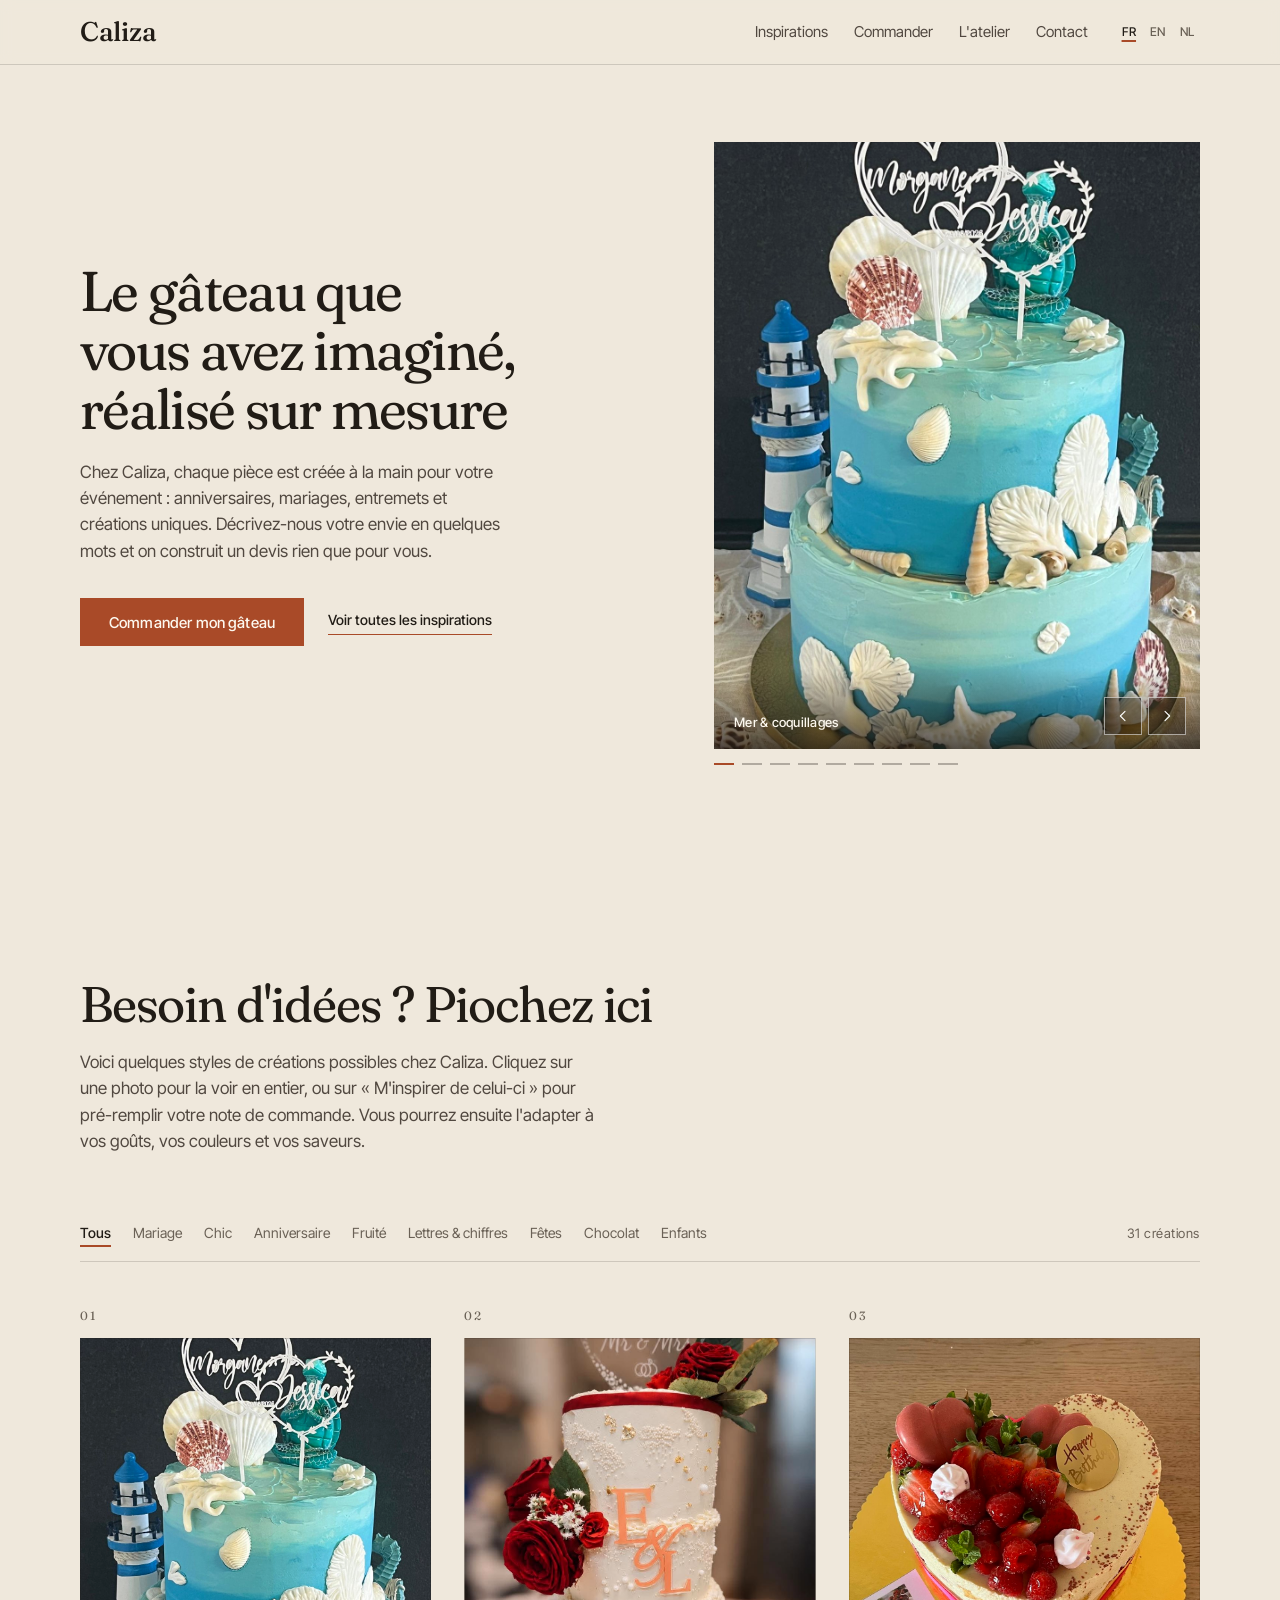
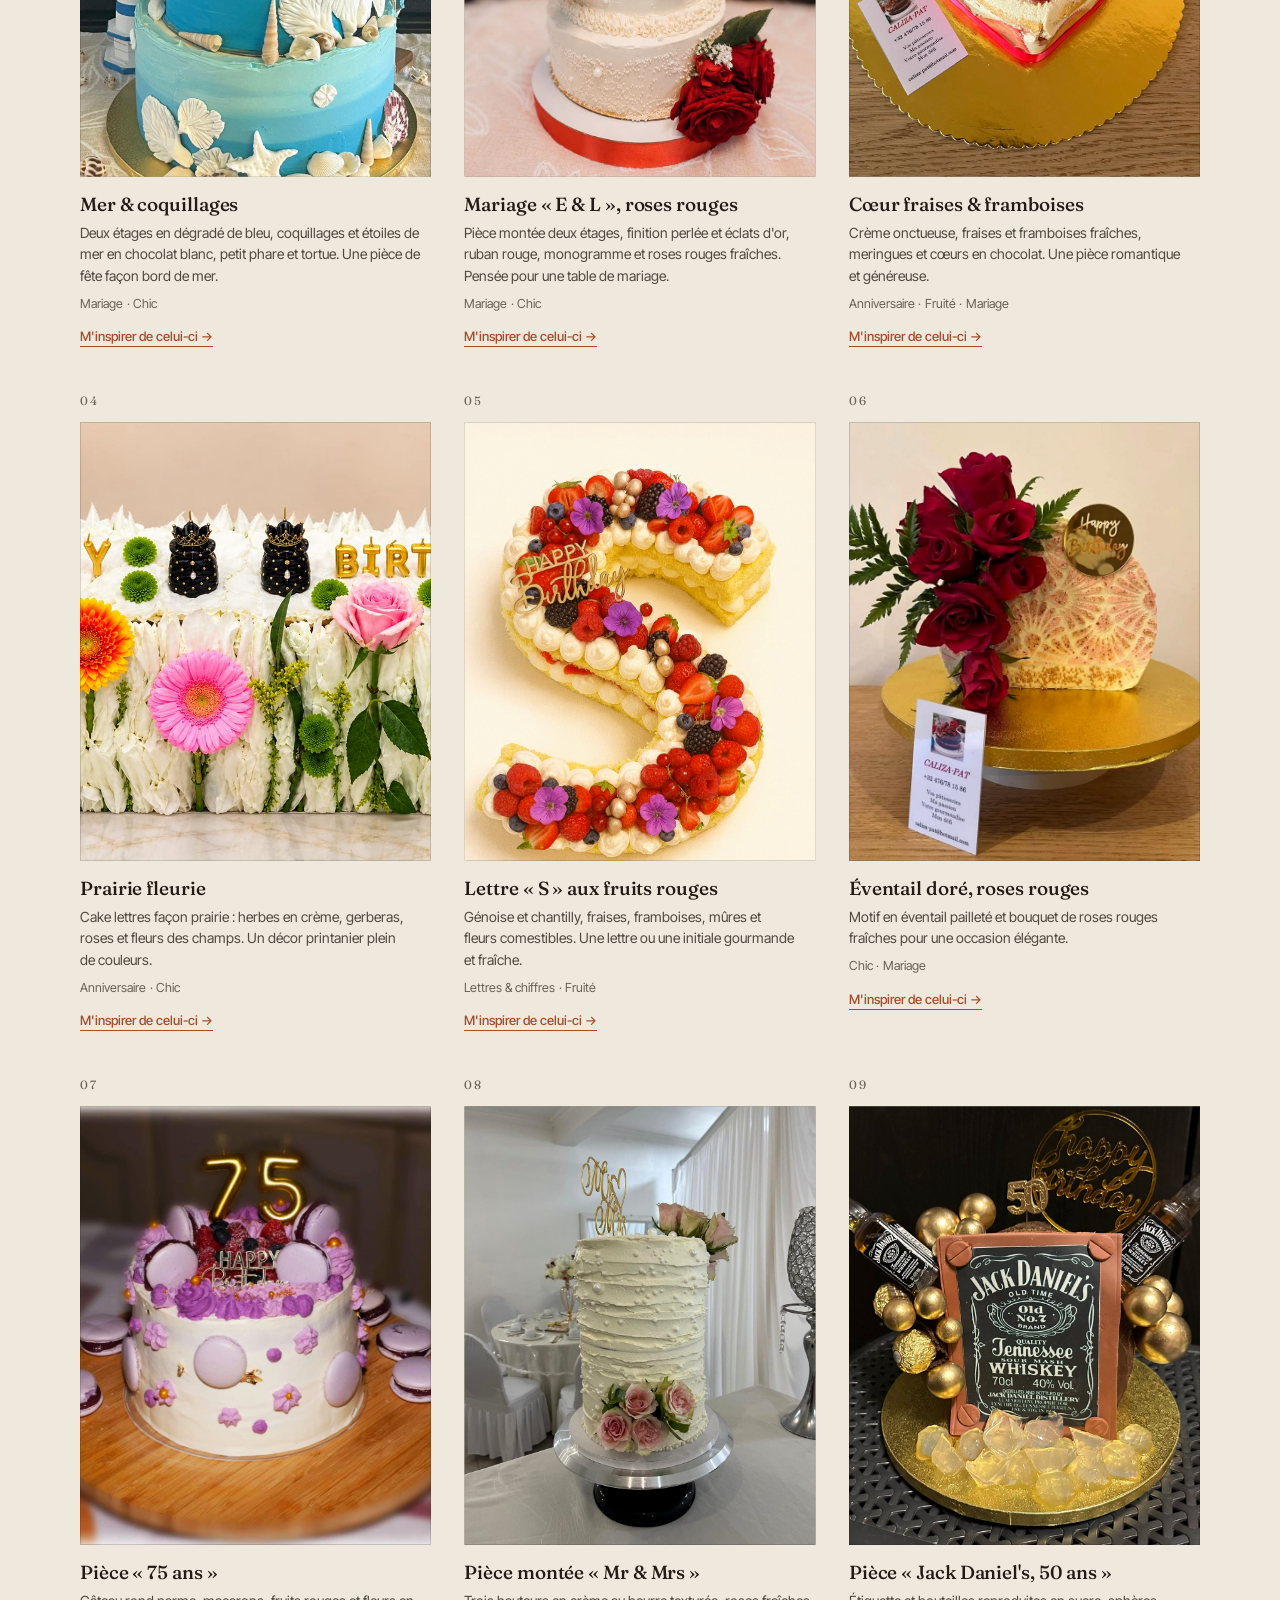
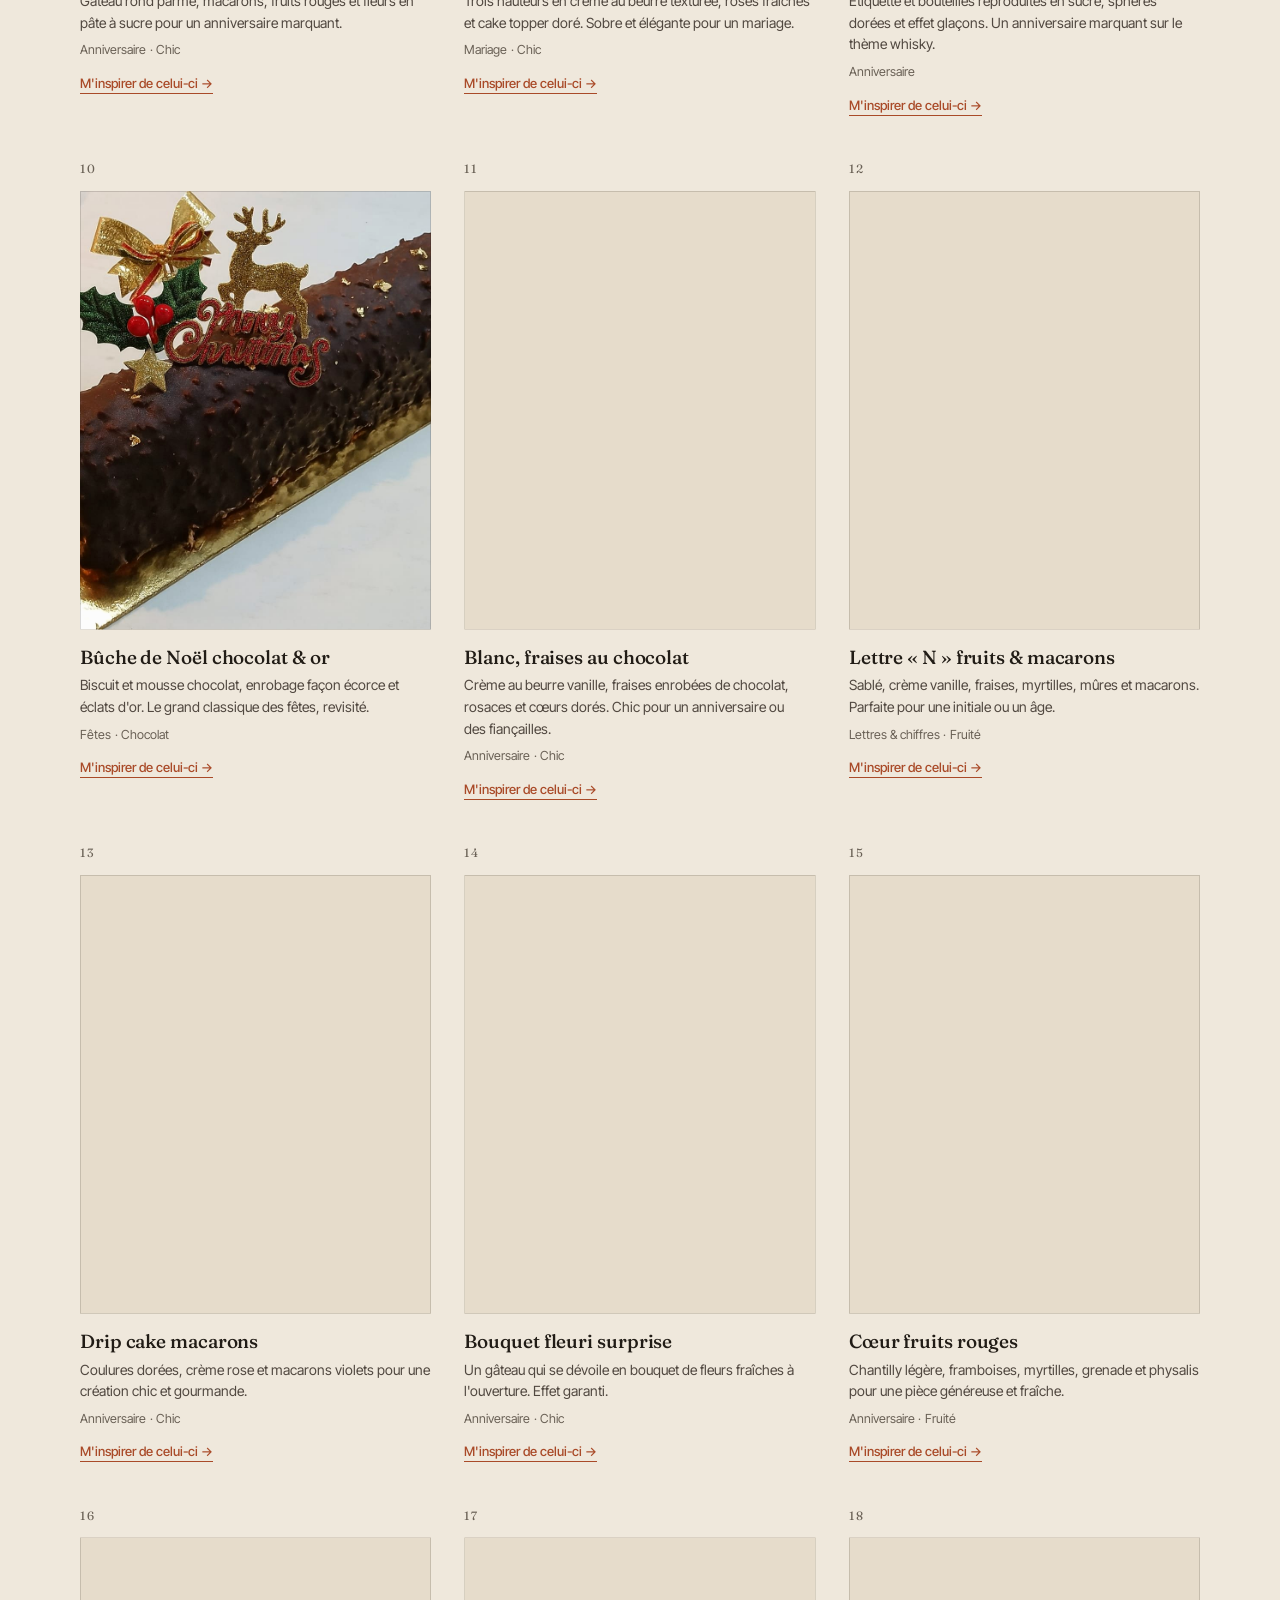
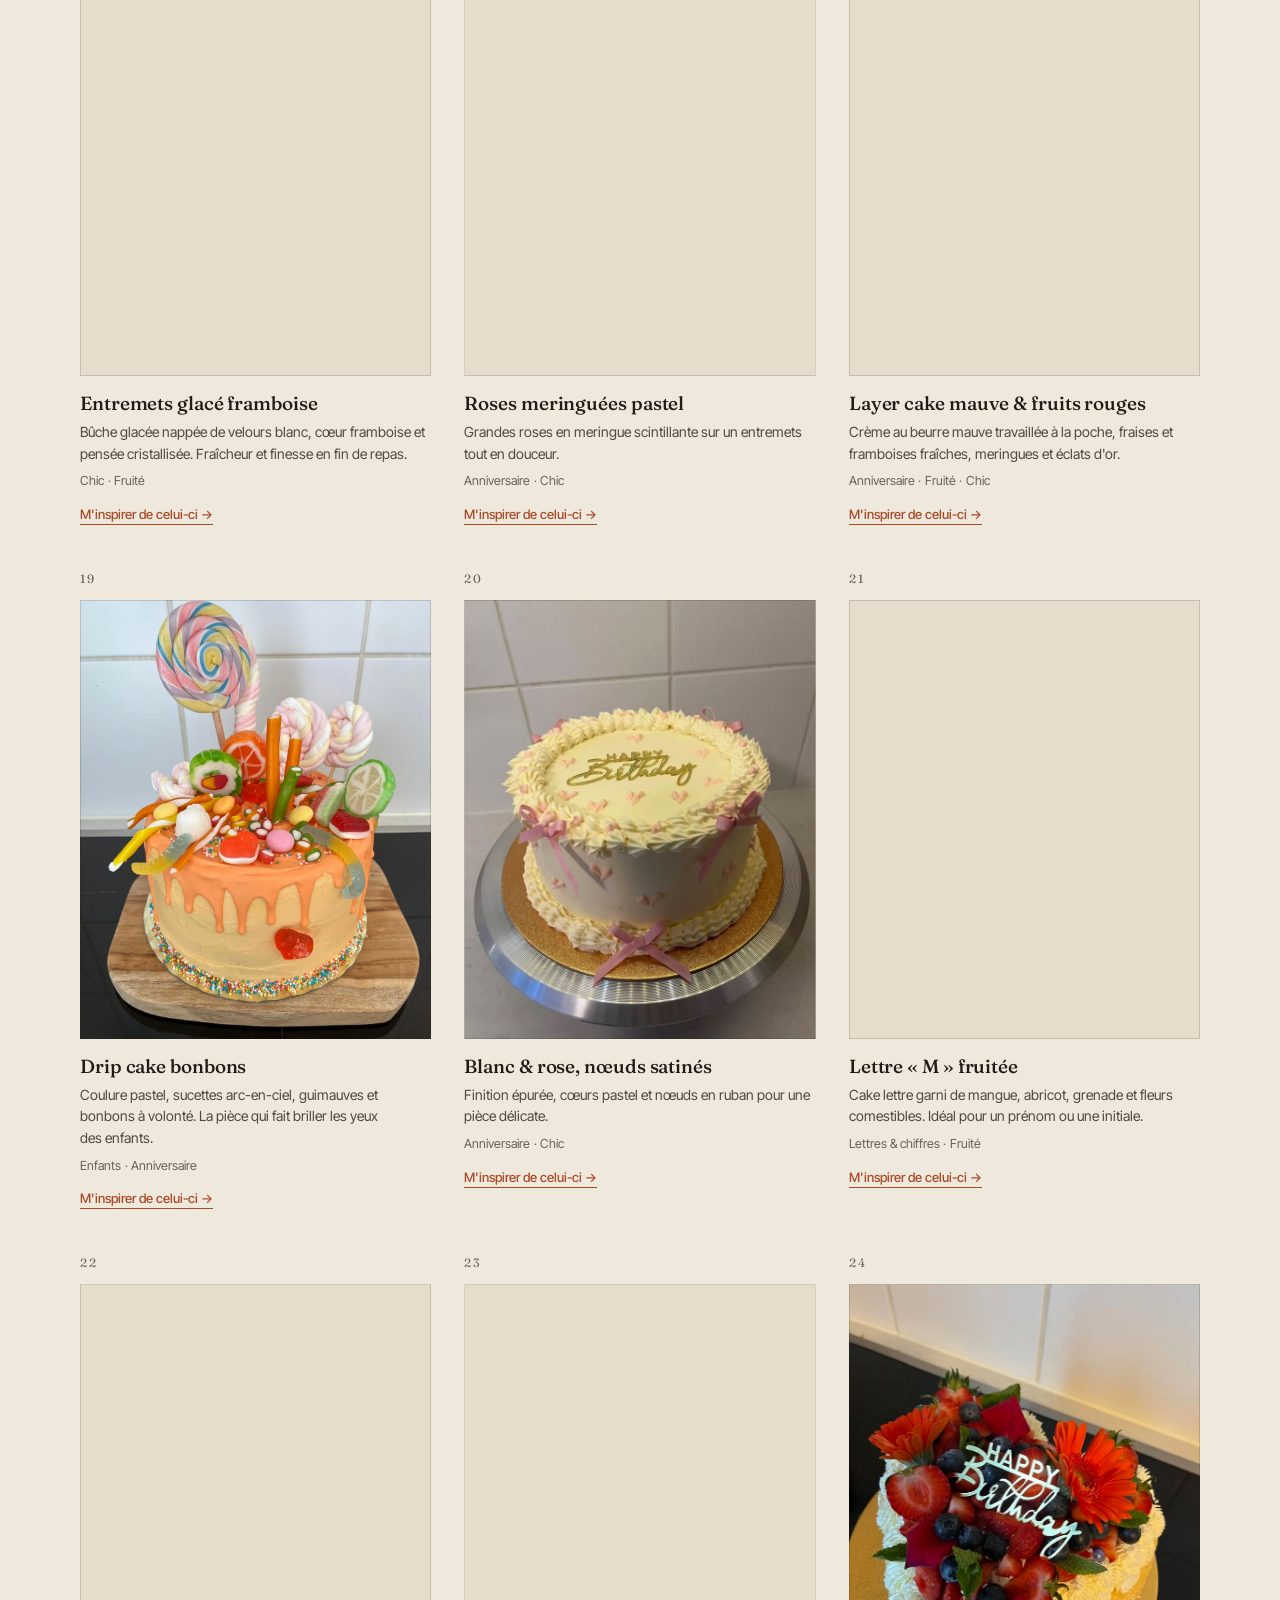
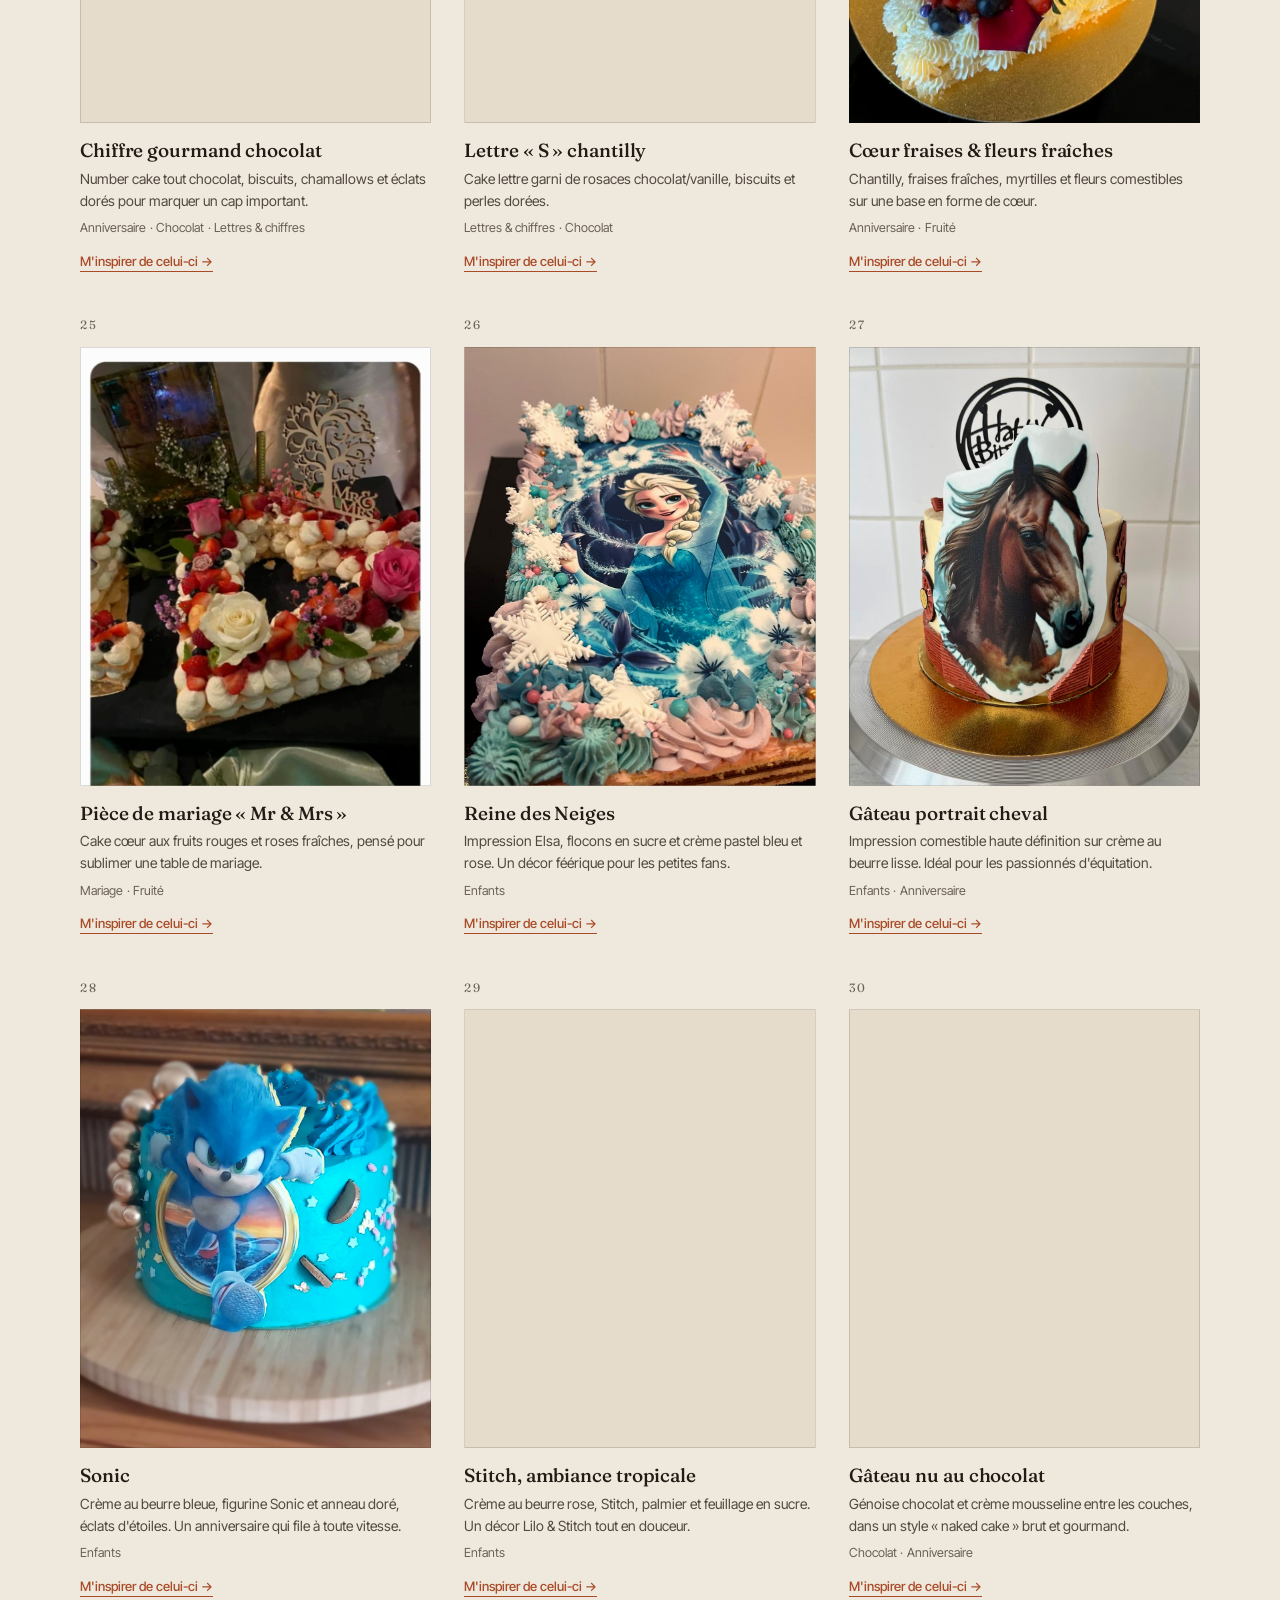
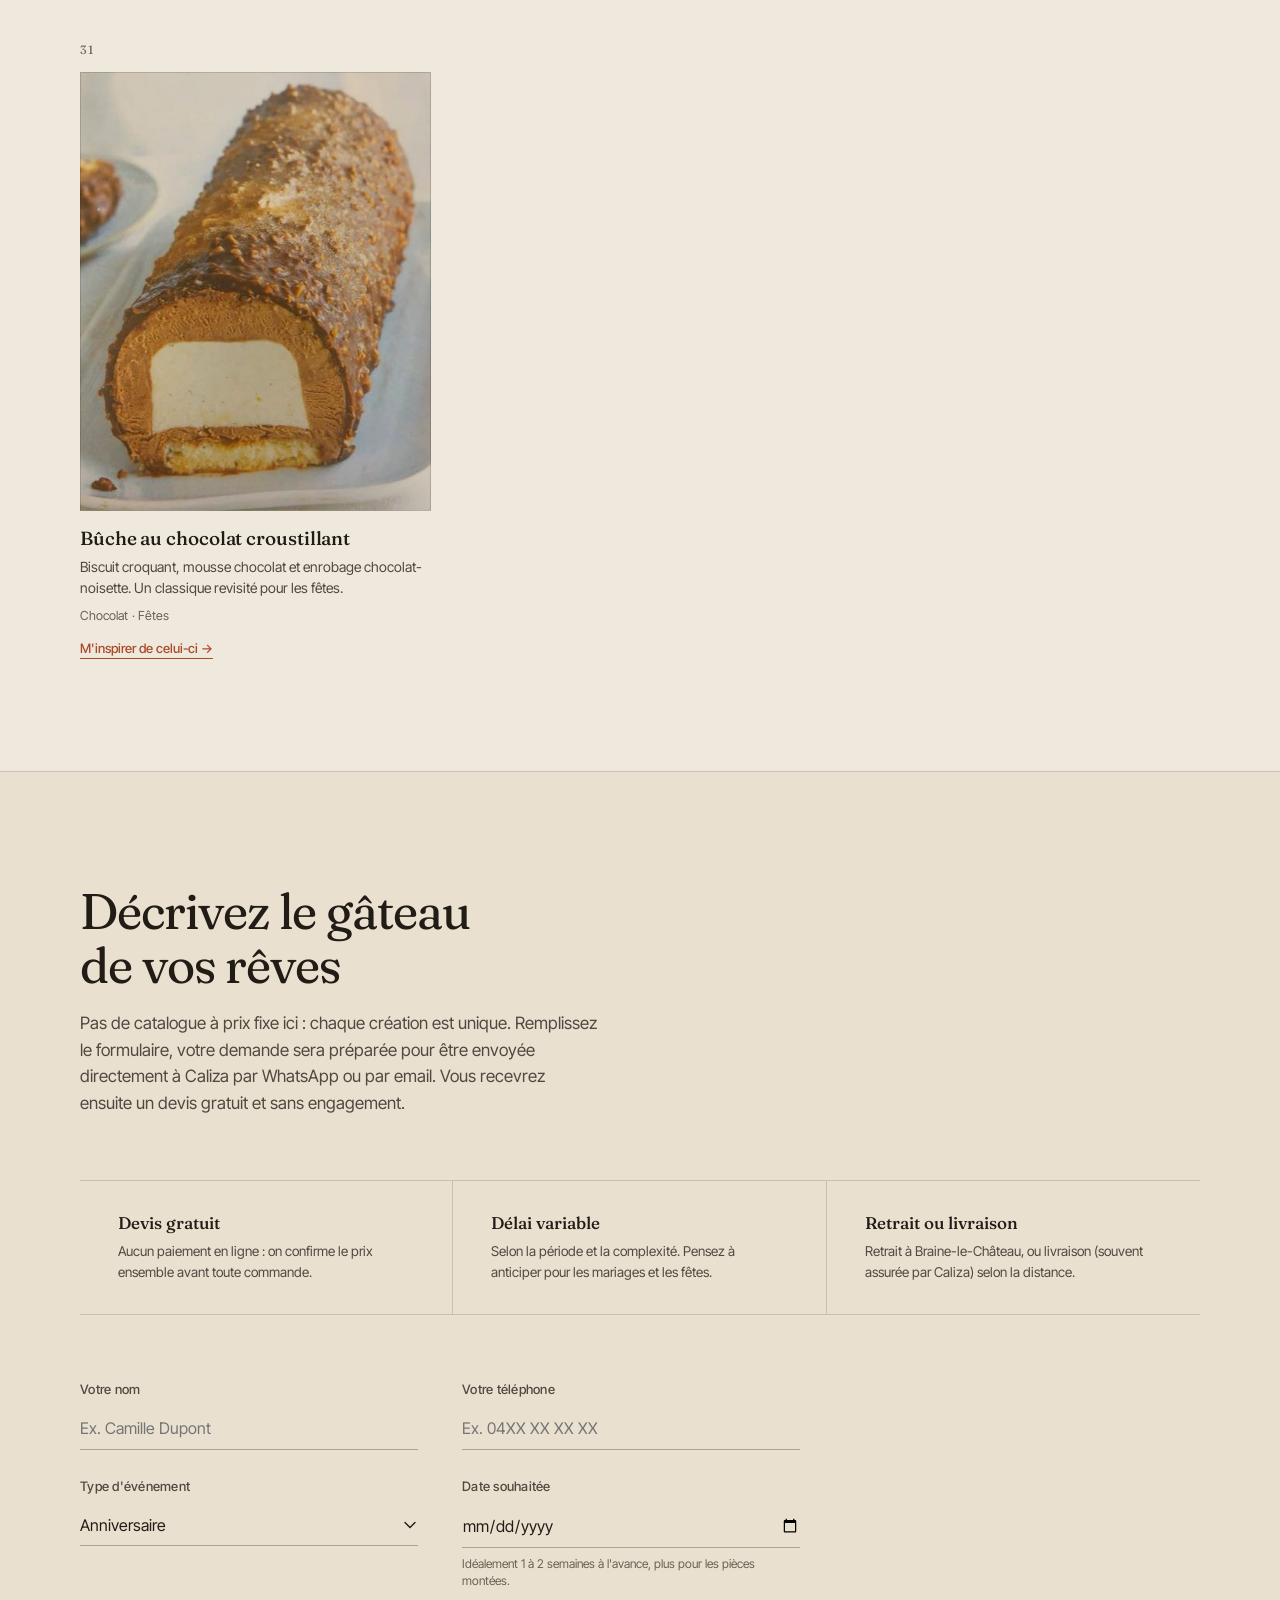
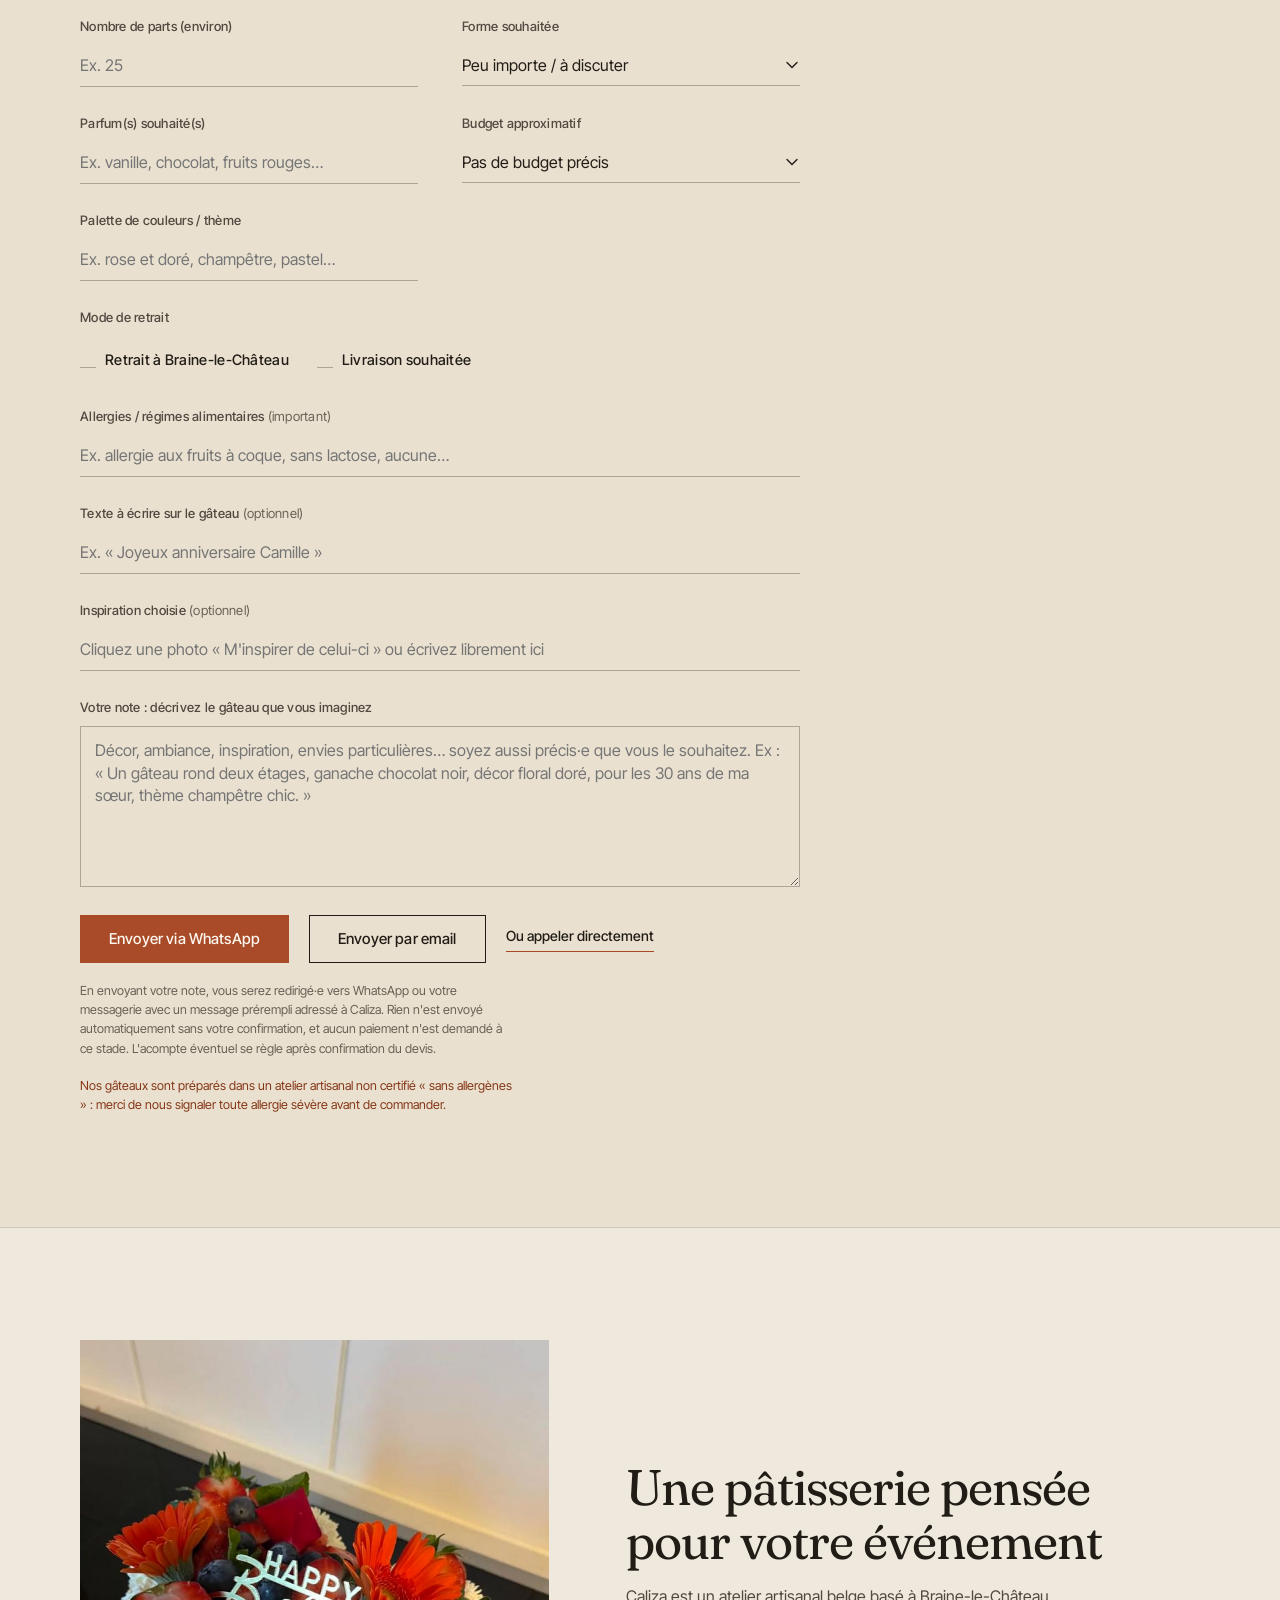
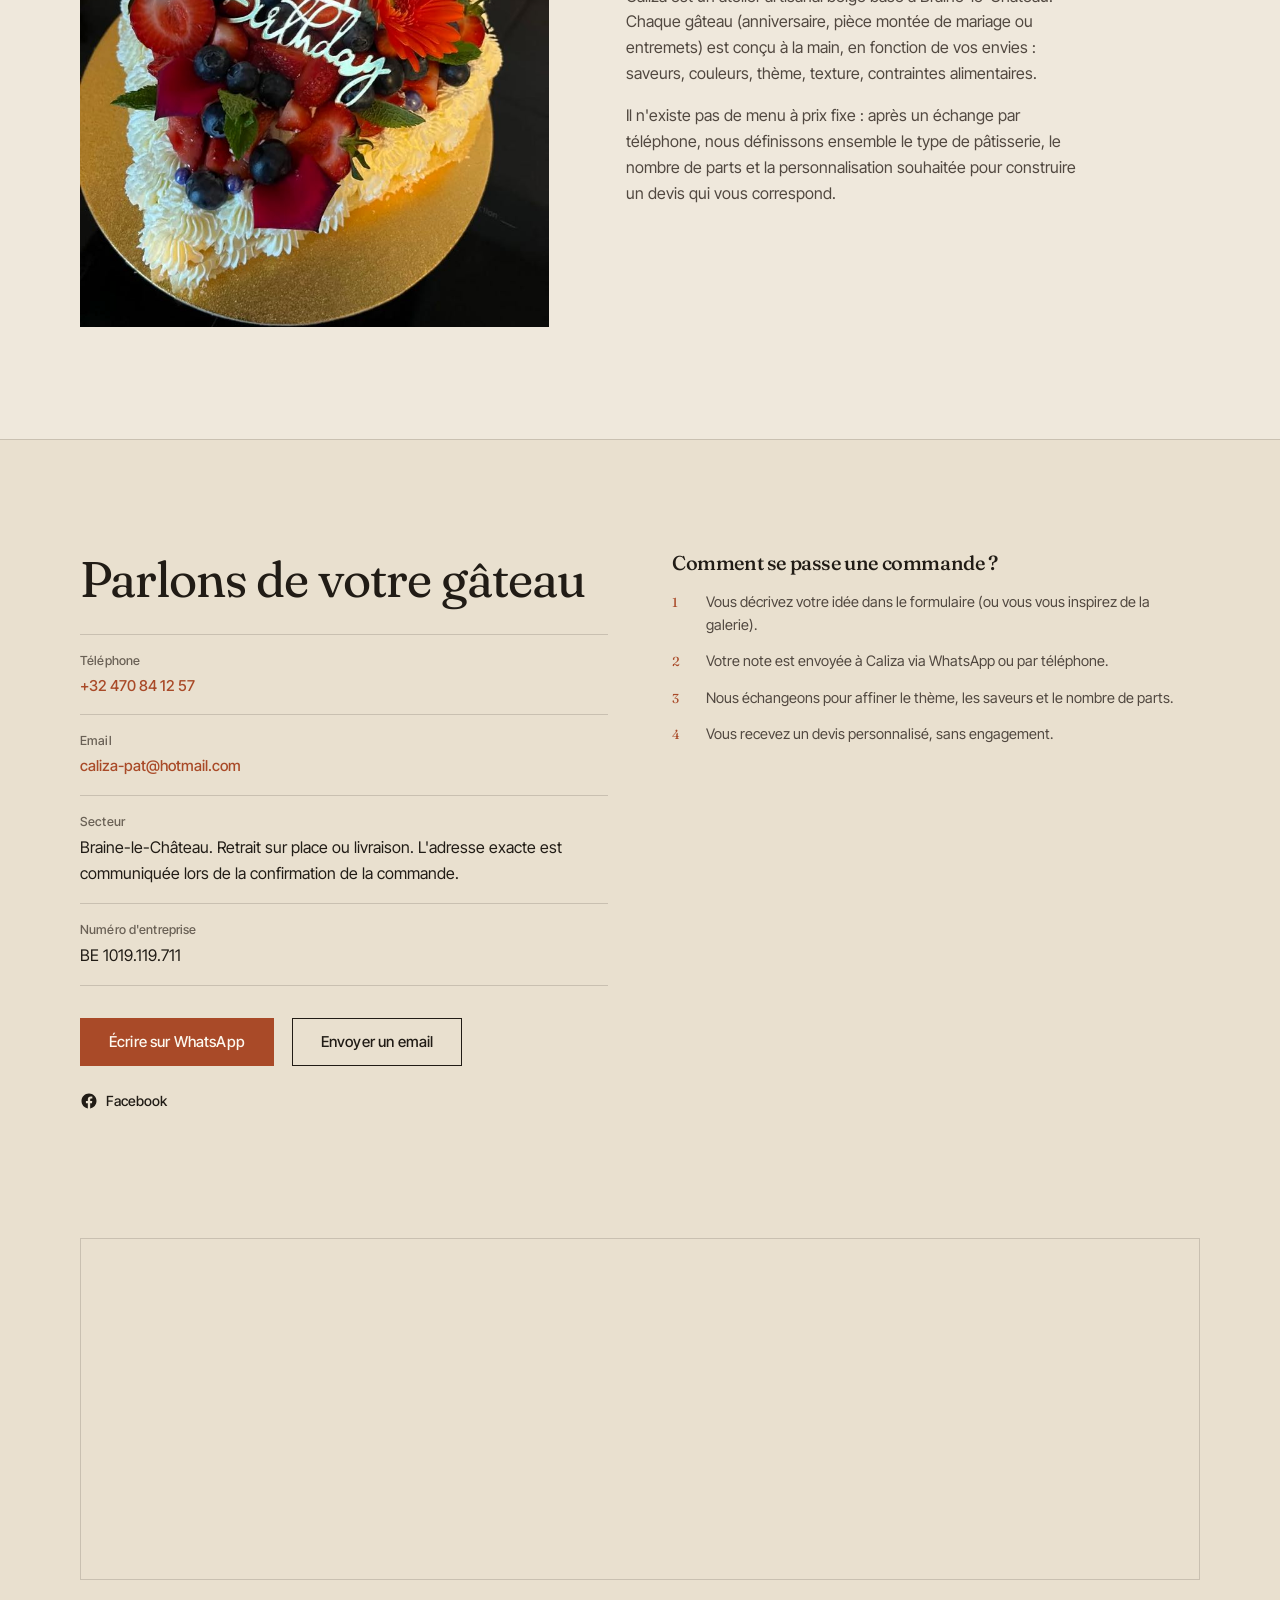
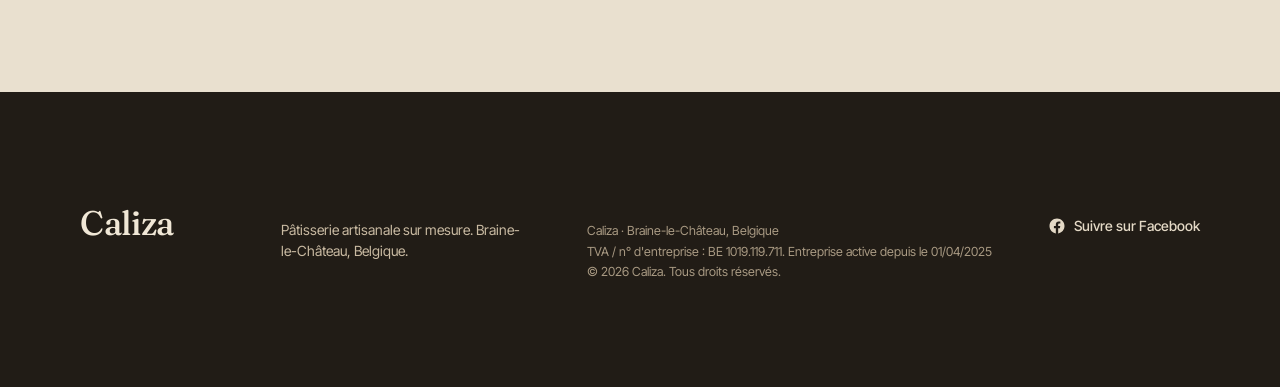
==== atelier.html @ 93876030 "Deux directions : passe légère (index) + redesign éditorial (atelier.html) Passe légère sur index.ht" ====
<!DOCTYPE html>
<html lang="fr">
<head>
<meta charset="UTF-8">
<meta name="viewport" content="width=device-width, initial-scale=1.0, viewport-fit=cover">
<meta name="theme-color" content="#efe8dc">
<meta name="color-scheme" content="light">
<meta name="format-detection" content="telephone=yes">
<title>Caliza / Pâtisserie artisanale sur mesure</title>
<meta name="description" content="Caliza, atelier artisanal de gâteaux personnalisés à Braine-le-Château. Anniversaires, mariages, entremets sur mesure. Décrivez votre gâteau de rêve, on s'occupe du reste.">
<link rel="canonical" href="https://www.caliza-pat.be/">

<meta property="og:type" content="website">
<meta property="og:locale" content="fr_BE">
<meta property="og:site_name" content="Caliza">
<meta property="og:title" content="Caliza : Pâtisserie artisanale sur mesure">
<meta property="og:description" content="Gâteaux personnalisés faits main à Braine-le-Château : anniversaires, mariages, entremets. Décrivez votre gâteau de rêve, on s'occupe du reste.">
<meta property="og:image" content="https://www.caliza-pat.be/assets/gateaux/mer-coquillages.jpg">
<meta property="og:url" content="https://www.caliza-pat.be/">
<meta name="twitter:card" content="summary_large_image">
<meta name="twitter:title" content="Caliza : Pâtisserie artisanale sur mesure">
<meta name="twitter:description" content="Gâteaux personnalisés faits main à Braine-le-Château. Décrivez votre gâteau de rêve, on s'occupe du reste.">
<meta name="twitter:image" content="https://www.caliza-pat.be/assets/gateaux/mer-coquillages.jpg">

<link rel="icon" href="assets/logo.jpg">
<link rel="apple-touch-icon" href="assets/logo.jpg">
<link rel="preconnect" href="https://fonts.googleapis.com">
<link rel="preconnect" href="https://fonts.gstatic.com" crossorigin>
<link href="https://fonts.googleapis.com/css2?family=Fraunces:opsz,wght@9..144,300..700&family=Inter+Tight:wght@400;500;600&display=swap" rel="stylesheet">
<link rel="stylesheet" href="atelier.css">
<script type="application/ld+json">
{
  "@context": "https://schema.org",
  "@type": "Bakery",
  "name": "Caliza",
  "alternateName": "Caliza-pat, L'Audacieuse Pâtisserie",
  "image": "https://www.caliza-pat.be/assets/gateaux/mer-coquillages.jpg",
  "telephone": "+32470841257",
  "email": "caliza-pat@hotmail.com",
  "priceRange": "€€",
  "areaServed": "Braine-le-Château",
  "address": {
    "@type": "PostalAddress",
    "addressLocality": "Braine-le-Château",
    "postalCode": "1440",
    "addressCountry": "BE"
  },
  "sameAs": [
    "https://www.facebook.com/share/1EMs3Ksw3k/?mibextid=wwXIfr"
  ]
}
</script>
</head>
<body>

<a class="skip-link" href="#commander" data-i18n="a11y.skip">Aller à la commande</a>

<header class="masthead">
  <div class="shell masthead-inner">
    <a href="#top" class="wordmark">Caliza</a>
    <nav class="nav" id="nav" aria-label="Navigation">
      <a href="#inspiration-gallery" data-i18n="nav.inspirations">Inspirations</a>
      <a href="#commander" data-i18n="nav.order">Commander</a>
      <a href="#apropos" data-i18n="nav.atelier">L'atelier</a>
      <a href="#contact" data-i18n="nav.contact">Contact</a>
    </nav>
    <div class="lang-switch" id="langSwitch" role="group" data-i18n-aria="a11y.langGroup" aria-label="Choix de la langue">
      <button type="button" class="lang-btn" data-lang="fr" lang="fr">FR</button>
      <button type="button" class="lang-btn" data-lang="en" lang="en">EN</button>
      <button type="button" class="lang-btn" data-lang="nl" lang="nl">NL</button>
    </div>
    <button class="nav-toggle" id="navToggle" data-i18n-aria="a11y.openMenu" aria-label="Ouvrir le menu" aria-expanded="false">
      <span></span><span></span><span></span>
    </button>
  </div>
</header>

<main id="top">

  <section class="opening">
    <div class="shell opening-grid">
      <div class="opening-copy">
        <h1 class="opening-title" data-i18n-html="hero.title">Le gâteau que vous avez <br class="br-md">imaginé, réalisé sur mesure</h1>
        <p class="opening-lede" data-i18n="hero.lede">
          Chez Caliza, chaque pièce est créée à la main pour votre événement : anniversaires,
          mariages, entremets et créations uniques. Décrivez-nous votre envie en quelques mots
          et on construit un devis rien que pour vous.
        </p>
        <div class="opening-actions">
          <a href="#commander" class="button" data-i18n="hero.ctaOrder">Commander mon gâteau</a>
          <a href="#inspiration-gallery" class="textlink" data-i18n="hero.ctaGallery">Voir toutes les inspirations</a>
        </div>
      </div>

      <div class="carousel opening-plate" id="heroCarousel" aria-roledescription="carrousel" data-i18n-aria="a11y.carousel" aria-label="Créations Caliza">
        <div class="carousel-viewport">
          <div class="carousel-track" id="heroTrack"><!-- injected --></div>
          <button type="button" class="carousel-btn carousel-prev" id="heroPrev" data-i18n-aria="a11y.prevPhoto" aria-label="Photo précédente">
            <svg viewBox="0 0 24 24" aria-hidden="true"><path d="M15 5l-7 7 7 7" fill="none" stroke="currentColor" stroke-width="1.6" stroke-linecap="round" stroke-linejoin="round"/></svg>
          </button>
          <button type="button" class="carousel-btn carousel-next" id="heroNext" data-i18n-aria="a11y.nextPhoto" aria-label="Photo suivante">
            <svg viewBox="0 0 24 24" aria-hidden="true"><path d="M9 5l7 7-7 7" fill="none" stroke="currentColor" stroke-width="1.6" stroke-linecap="round" stroke-linejoin="round"/></svg>
          </button>
        </div>
        <div class="carousel-dots" id="heroDots" role="tablist" data-i18n-aria="a11y.carouselPick" aria-label="Choisir une photo"></div>
      </div>
    </div>
  </section>

  <section id="inspiration-gallery" class="movement">
    <div class="shell">
      <div class="movement-head">
        <h2 class="section-title" data-i18n="gallery.title">Besoin d'idées ? Piochez ici</h2>
        <p class="section-lede" data-i18n="gallery.lede">
          Voici quelques styles de créations possibles chez Caliza. Cliquez sur une photo pour
          la voir en entier, ou sur « M'inspirer de celui-ci » pour pré-remplir votre note de
          commande. Vous pourrez ensuite l'adapter à vos goûts, vos couleurs et vos saveurs.
        </p>
      </div>

      <div class="index-bar">
        <div class="gallery-filters" id="galleryFilters" role="group" data-i18n-aria="a11y.filterGroup" aria-label="Filtrer les inspirations"></div>
        <p class="gallery-count" id="galleryCount" aria-live="polite"></p>
      </div>

      <div class="gallery" id="gallery"><!-- injected --></div>
    </div>
  </section>

  <section id="commander" class="movement movement-work">
    <div class="shell">
      <div class="movement-head">
        <h2 class="section-title" data-i18n="order.title">Décrivez le gâteau de vos rêves</h2>
        <p class="section-lede" data-i18n="order.lede">
          Pas de catalogue à prix fixe ici : chaque création est unique. Remplissez le formulaire,
          votre demande sera préparée pour être envoyée directement à Caliza par WhatsApp ou par
          email. Vous recevrez ensuite un devis gratuit et sans engagement.
        </p>
      </div>

      <ul class="order-info">
        <li class="order-info-item">
          <strong data-i18n="oi.1t">Devis gratuit</strong>
          <span data-i18n="oi.1d">Aucun paiement en ligne : on confirme le prix ensemble avant toute commande.</span>
        </li>
        <li class="order-info-item">
          <strong data-i18n="oi.2t">Délai variable</strong>
          <span data-i18n="oi.2d">Selon la période et la complexité. Pensez à anticiper pour les mariages et les fêtes.</span>
        </li>
        <li class="order-info-item">
          <strong data-i18n="oi.3t">Retrait ou livraison</strong>
          <span data-i18n="oi.3d">Retrait à Braine-le-Château, ou livraison (souvent assurée par Caliza) selon la distance.</span>
        </li>
      </ul>

      <form class="order-form" id="orderForm">
        <div class="form-grid">
          <div class="field">
            <label for="name" data-i18n="form.name">Votre nom</label>
            <input type="text" id="name" name="name" required autocomplete="name" data-i18n-ph="ph.name" placeholder="Ex. Camille Dupont">
          </div>
          <div class="field">
            <label for="phone" data-i18n="form.phone">Votre téléphone</label>
            <input type="tel" id="phone" name="phone" required autocomplete="tel" data-i18n-ph="ph.phone" placeholder="Ex. 04XX XX XX XX">
          </div>
          <div class="field">
            <label for="eventType" data-i18n="form.eventType">Type d'événement</label>
            <select id="eventType" name="eventType">
              <option value="Anniversaire" data-i18n="opt.event.anniv">Anniversaire</option>
              <option value="Mariage / pièce montée" data-i18n="opt.event.wedding">Mariage / pièce montée</option>
              <option value="Entremets" data-i18n="opt.event.entremets">Entremets</option>
              <option value="Baptême / communion" data-i18n="opt.event.bapteme">Baptême / communion</option>
              <option value="Autre occasion" data-i18n="opt.event.autre">Autre occasion</option>
            </select>
          </div>
          <div class="field hidden" id="eventOtherField">
            <label for="eventOther" data-i18n="form.eventOther">Précisez l'occasion</label>
            <input type="text" id="eventOther" name="eventOther" data-i18n-ph="ph.eventOther" placeholder="Ex. départ à la retraite, baby shower, Saint-Valentin…">
          </div>
          <div class="field">
            <label for="date" data-i18n="form.date">Date souhaitée</label>
            <input type="date" id="date" name="date">
            <span class="field-hint" data-i18n="form.dateHint">Idéalement 1 à 2 semaines à l'avance, plus pour les pièces montées.</span>
          </div>
          <div class="field">
            <label for="servings" data-i18n="form.servings">Nombre de parts (environ)</label>
            <input type="number" id="servings" name="servings" min="1" data-i18n-ph="ph.servings" placeholder="Ex. 25">
          </div>
          <div class="field">
            <label for="shape" data-i18n="form.shape">Forme souhaitée</label>
            <select id="shape" name="shape">
              <option value="" data-i18n="opt.shape.any">Peu importe / à discuter</option>
              <option value="Rond" data-i18n="opt.shape.round">Rond</option>
              <option value="Carré / rectangle" data-i18n="opt.shape.square">Carré / rectangle</option>
              <option value="Cœur" data-i18n="opt.shape.heart">Cœur</option>
              <option value="Cake lettre ou chiffre" data-i18n="opt.shape.letter">Cake lettre ou chiffre</option>
              <option value="Pièce montée à étages" data-i18n="opt.shape.tiered">Pièce montée à étages</option>
              <option value="Autre" data-i18n="opt.shape.other">Autre</option>
            </select>
          </div>
          <div class="field">
            <label for="flavor" data-i18n="form.flavor">Parfum(s) souhaité(s)</label>
            <input type="text" id="flavor" name="flavor" data-i18n-ph="ph.flavor" placeholder="Ex. vanille, chocolat, fruits rouges…">
          </div>
          <div class="field">
            <label for="budget" data-i18n="form.budget">Budget approximatif</label>
            <select id="budget" name="budget">
              <option value="" data-i18n="opt.budget.none">Pas de budget précis</option>
              <option value="Moins de 30€" data-i18n="opt.budget.u30">Moins de 30€</option>
              <option value="30€ à 60€" data-i18n="opt.budget.b1">30€ à 60€</option>
              <option value="60€ à 100€" data-i18n="opt.budget.b2">60€ à 100€</option>
              <option value="100€ à 200€" data-i18n="opt.budget.b3">100€ à 200€</option>
              <option value="Plus de 200€" data-i18n="opt.budget.o200">Plus de 200€</option>
            </select>
          </div>
          <div class="field">
            <label for="colors" data-i18n="form.colors">Palette de couleurs / thème</label>
            <input type="text" id="colors" name="colors" data-i18n-ph="ph.colors" placeholder="Ex. rose et doré, champêtre, pastel…">
          </div>
          <div class="field field-full">
            <span class="field-legend" data-i18n="form.fulfilment">Mode de retrait</span>
            <div class="radio-group" id="fulfilmentGroup">
              <label class="radio-option">
                <input type="radio" name="fulfilment" value="Retrait à Braine-le-Château" checked>
                <span data-i18n="radio.pickup">Retrait à Braine-le-Château</span>
              </label>
              <label class="radio-option">
                <input type="radio" name="fulfilment" value="Livraison souhaitée">
                <span data-i18n="radio.delivery">Livraison souhaitée</span>
              </label>
            </div>
          </div>
          <div class="field field-full hidden" id="addressField">
            <label for="address"><span data-i18n="form.address">Adresse de livraison</span> <span class="optional" data-i18n="form.optional">(optionnel)</span></label>
            <input type="text" id="address" name="address" data-i18n-ph="ph.address" placeholder="Rue, numéro, code postal, ville">
            <span class="field-hint" data-i18n="form.addressHint">Vous pouvez aussi nous la communiquer plus tard, de vive voix.</span>
          </div>
          <div class="field field-full">
            <label for="allergies"><span data-i18n="form.allergies">Allergies / régimes alimentaires</span> <span class="optional" data-i18n="form.important">(important)</span></label>
            <input type="text" id="allergies" name="allergies" data-i18n-ph="ph.allergies" placeholder="Ex. allergie aux fruits à coque, sans lactose, aucune…">
          </div>
          <div class="field field-full">
            <label for="cakeText"><span data-i18n="form.cakeText">Texte à écrire sur le gâteau</span> <span class="optional" data-i18n="form.optional">(optionnel)</span></label>
            <input type="text" id="cakeText" name="cakeText" data-i18n-ph="ph.cakeText" placeholder="Ex. « Joyeux anniversaire Camille »">
          </div>
          <div class="field field-full">
            <label for="inspiration"><span data-i18n="form.inspiration">Inspiration choisie</span> <span class="optional" data-i18n="form.optional">(optionnel)</span></label>
            <input type="text" id="inspiration" name="inspiration" data-i18n-ph="ph.inspiration" placeholder="Cliquez une photo « M'inspirer de celui-ci » ou écrivez librement ici">
          </div>
        </div>

        <div class="field field-full">
          <label for="note" data-i18n="form.note">Votre note : décrivez le gâteau que vous imaginez</label>
          <textarea id="note" name="note" rows="6" required data-i18n-ph="ph.note" placeholder="Décor, ambiance, inspiration, envies particulières… soyez aussi précis·e que vous le souhaitez. Ex : « Un gâteau rond deux étages, ganache chocolat noir, décor floral doré, pour les 30 ans de ma sœur, thème champêtre chic. »"></textarea>
        </div>

        <div class="form-actions">
          <button type="submit" class="button" id="sendWhatsapp" data-channel="whatsapp" data-i18n="btn.whatsapp">Envoyer via WhatsApp</button>
          <button type="submit" class="button button-outline" id="sendEmail" data-channel="email" data-i18n="btn.email">Envoyer par email</button>
          <a href="tel:+32470841257" class="textlink" data-i18n="btn.call">Ou appeler directement</a>
        </div>
        <p class="form-note" data-i18n="note.1">
          En envoyant votre note, vous serez redirigé·e vers WhatsApp ou votre messagerie avec un
          message prérempli adressé à Caliza. Rien n'est envoyé automatiquement sans votre confirmation,
          et aucun paiement n'est demandé à ce stade. L'acompte éventuel se règle après confirmation du devis.
        </p>
        <p class="form-note form-note-caution" data-i18n="note.2">
          Nos gâteaux sont préparés dans un atelier artisanal non certifié « sans allergènes » :
          merci de nous signaler toute allergie sévère avant de commander.
        </p>
      </form>
    </div>
  </section>

  <section id="apropos" class="movement">
    <div class="shell about-grid">
      <div class="about-deco">
        <img src="assets/gateaux/coeur-fraises-fleurs.jpg" data-i18n-alt="about.imgAlt" alt="Création Caliza : gâteau cœur, fraises et fleurs fraîches" loading="lazy" decoding="async">
      </div>
      <div class="about-copy">
        <h2 class="section-title" data-i18n="about.title">Une pâtisserie pensée pour votre événement</h2>
        <p data-i18n="about.p1">
          Caliza est un atelier artisanal belge basé à Braine-le-Château. Chaque gâteau
          (anniversaire, pièce montée de mariage ou entremets) est conçu à la main, en fonction
          de vos envies : saveurs, couleurs, thème, texture, contraintes alimentaires.
        </p>
        <p data-i18n="about.p2">
          Il n'existe pas de menu à prix fixe : après un échange par téléphone, nous définissons
          ensemble le type de pâtisserie, le nombre de parts et la personnalisation souhaitée
          pour construire un devis qui vous correspond.
        </p>
      </div>
    </div>
  </section>

  <section id="contact" class="movement movement-work">
    <div class="shell contact-grid">
      <div class="contact-main">
        <h2 class="section-title" data-i18n="contact.title">Parlons de votre gâteau</h2>
        <ul class="contact-list">
          <li>
            <span class="contact-label" data-i18n="contact.labelPhone">Téléphone</span>
            <a href="tel:+32470841257">+32 470 84 12 57</a>
          </li>
          <li>
            <span class="contact-label" data-i18n="contact.labelEmail">Email</span>
            <a href="mailto:caliza-pat@hotmail.com">caliza-pat@hotmail.com</a>
          </li>
          <li>
            <span class="contact-label" data-i18n="contact.labelSector">Secteur</span>
            <span data-i18n="contact.sectorText">Braine-le-Château. Retrait sur place ou livraison. L'adresse exacte est communiquée lors de la confirmation de la commande.</span>
          </li>
          <li>
            <span class="contact-label" data-i18n="contact.labelVat">Numéro d'entreprise</span>
            <span>BE 1019.119.711</span>
          </li>
        </ul>
        <div class="contact-actions">
          <a href="https://wa.me/32470841257" class="button" target="_blank" rel="noopener" data-i18n="contact.btnWa">Écrire sur WhatsApp</a>
          <a href="mailto:caliza-pat@hotmail.com" class="button button-outline" data-i18n="contact.btnEmail">Envoyer un email</a>
        </div>
        <a href="https://www.facebook.com/share/1EMs3Ksw3k/?mibextid=wwXIfr" target="_blank" rel="noopener" data-i18n-aria="a11y.fbCaliza" aria-label="Caliza sur Facebook" class="social-link">
          <svg viewBox="0 0 24 24" aria-hidden="true"><path d="M22 12.06C22 6.5 17.52 2 12 2S2 6.5 2 12.06c0 5 3.66 9.15 8.44 9.94v-7.03H7.9v-2.9h2.54V9.85c0-2.51 1.49-3.9 3.77-3.9 1.09 0 2.24.2 2.24.2v2.46h-1.26c-1.24 0-1.63.77-1.63 1.56v1.88h2.78l-.44 2.9h-2.34V22c4.78-.79 8.44-4.93 8.44-9.94Z"/></svg>
          <span data-i18n="contact.fb">Facebook</span>
        </a>
      </div>
      <div class="contact-card">
        <h3 data-i18n="cc.title">Comment se passe une commande ?</h3>
        <ol>
          <li data-i18n="cc.step1">Vous décrivez votre idée dans le formulaire (ou vous vous inspirez de la galerie).</li>
          <li data-i18n="cc.step2">Votre note est envoyée à Caliza via WhatsApp ou par téléphone.</li>
          <li data-i18n="cc.step3">Nous échangeons pour affiner le thème, les saveurs et le nombre de parts.</li>
          <li data-i18n="cc.step4">Vous recevez un devis personnalisé, sans engagement.</li>
        </ol>
      </div>
      <div class="map-embed">
        <iframe
          src="https://www.google.com/maps?q=Braine-le-Ch%C3%A2teau,%20Belgique&z=13&output=embed"
          title="Localisation approximative à Braine-le-Château"
          data-i18n-title="a11y.mapTitle"
          loading="lazy"
          referrerpolicy="no-referrer-when-downgrade">
        </iframe>
      </div>
    </div>
  </section>

</main>

<footer class="colophon">
  <div class="shell colophon-inner">
    <span class="wordmark colophon-mark">Caliza</span>
    <p class="colophon-tag" data-i18n="footer.tagline">Pâtisserie artisanale sur mesure. Braine-le-Château, Belgique.</p>
    <div class="colophon-legal">
      <p data-i18n="footer.legal1">Caliza · Braine-le-Château, Belgique</p>
      <p data-i18n="footer.legal2">TVA / n° d'entreprise : BE 1019.119.711. Entreprise active depuis le 01/04/2025</p>
      <p>© <span id="year"></span> <span data-i18n="footer.rights">Caliza. Tous droits réservés.</span></p>
    </div>
    <a href="https://www.facebook.com/share/1EMs3Ksw3k/?mibextid=wwXIfr" target="_blank" rel="noopener" data-i18n-aria="a11y.fbCaliza" aria-label="Caliza sur Facebook" class="social-link social-link-footer">
      <svg viewBox="0 0 24 24" aria-hidden="true"><path d="M22 12.06C22 6.5 17.52 2 12 2S2 6.5 2 12.06c0 5 3.66 9.15 8.44 9.94v-7.03H7.9v-2.9h2.54V9.85c0-2.51 1.49-3.9 3.77-3.9 1.09 0 2.24.2 2.24.2v2.46h-1.26c-1.24 0-1.63.77-1.63 1.56v1.88h2.78l-.44 2.9h-2.34V22c4.78-.79 8.44-4.93 8.44-9.94Z"/></svg>
      <span data-i18n="footer.fb">Suivre sur Facebook</span>
    </a>
  </div>
</footer>

<div class="lightbox" id="lightbox" hidden aria-hidden="true" role="dialog" aria-modal="true" data-i18n-aria="a11y.lightbox" aria-label="Photo agrandie">
  <div class="lightbox-backdrop" data-close></div>
  <div class="lightbox-content">
    <button type="button" class="lightbox-close" id="lightboxClose" data-i18n-aria="a11y.close" aria-label="Fermer">
      <svg viewBox="0 0 24 24" aria-hidden="true"><path d="M6 6l12 12M18 6L6 18" fill="none" stroke="currentColor" stroke-width="1.8" stroke-linecap="round"/></svg>
    </button>
    <button type="button" class="lightbox-nav lightbox-prev" id="lightboxPrev" data-i18n-aria="a11y.prevPhoto" aria-label="Photo précédente">
      <svg viewBox="0 0 24 24" aria-hidden="true"><path d="M15 5l-7 7 7 7" fill="none" stroke="currentColor" stroke-width="1.8" stroke-linecap="round" stroke-linejoin="round"/></svg>
    </button>
    <figure class="lightbox-figure">
      <img id="lightboxImg" alt="" decoding="async" src="[data-uri]">
      <figcaption id="lightboxCaption"></figcaption>
    </figure>
    <button type="button" class="lightbox-nav lightbox-next" id="lightboxNext" data-i18n-aria="a11y.nextPhoto" aria-label="Photo suivante">
      <svg viewBox="0 0 24 24" aria-hidden="true"><path d="M9 5l7 7-7 7" fill="none" stroke="currentColor" stroke-width="1.8" stroke-linecap="round" stroke-linejoin="round"/></svg>
    </button>
  </div>
</div>

<script src="i18n.js"></script>
<script src="script.js"></script>
</body>
</html>
---- atelier.css ----
/* Caliza — "Monographie" : redesign papier éditorial.
   Réutilise script.js + i18n.js ; ne modifie pas index.html / style.css. */

:root{
  --paper:#efe8dc;
  --paper-2:#e6dccb;
  --paper-work:#e9e0cf;
  --ink:#211c16;
  --ink-70:#514840;
  --ink-45:#6a6156;
  --rule:rgba(33,28,22,.16);
  --rule-strong:rgba(33,28,22,.30);
  --sienna:#a94a28;
  --sienna-deep:#853717;
  --shell:1200px;
  --ease:cubic-bezier(.16,.84,.44,1);
}

*{box-sizing:border-box;margin:0;padding:0}
html{
  scroll-behavior:smooth;scroll-padding-top:84px;
  -webkit-text-size-adjust:100%;text-size-adjust:100%;
}
body{
  font-family:'Inter Tight',system-ui,-apple-system,'Segoe UI',Roboto,sans-serif;
  font-size:16px;line-height:1.62;color:var(--ink);background:var(--paper);
  overflow-x:clip;overflow-wrap:break-word;caret-color:var(--sienna);
  -webkit-font-smoothing:antialiased;-moz-osx-font-smoothing:grayscale;
  -webkit-tap-highlight-color:transparent;text-rendering:optimizeLegibility;
}
h1,h2,h3{
  font-family:'Fraunces',Georgia,'Times New Roman',serif;
  font-weight:400;font-optical-sizing:auto;
  line-height:1.08;letter-spacing:-.02em;color:var(--ink);
  text-wrap:balance;overflow-wrap:break-word;
}
p{text-wrap:pretty}
img{max-width:100%;display:block}
a{color:inherit;text-decoration:none}
ul,ol{list-style:none}
.hidden{display:none !important}
.br-md{display:none}
@media (min-width:641px){.br-md{display:inline}}

.shell{max-width:var(--shell);margin:0 auto;padding:0 clamp(20px,4vw,40px)}
@supports (padding:max(0px)){
  .shell{
    padding-left:max(clamp(20px,4vw,40px),env(safe-area-inset-left));
    padding-right:max(clamp(20px,4vw,40px),env(safe-area-inset-right));
  }
}

/* Surfaces navigateur */
::selection{background:var(--sienna);color:#fdf8ef}
:root{scrollbar-color:rgba(33,28,22,.4) var(--paper);scrollbar-width:thin}
::-webkit-scrollbar{width:11px;height:11px}
::-webkit-scrollbar-track{background:var(--paper)}
::-webkit-scrollbar-thumb{background:rgba(33,28,22,.32);border:3px solid var(--paper)}
::-webkit-scrollbar-thumb:hover{background:rgba(33,28,22,.52)}
:where(a,button,input,select,textarea,summary,[tabindex]):focus-visible{
  outline:2px solid var(--sienna);outline-offset:2px;
}
.cake-visual:focus-visible{outline:2px solid var(--sienna);outline-offset:-2px}

.skip-link{
  position:absolute;left:-999px;top:0;z-index:400;
  background:var(--ink);color:var(--paper);padding:10px 16px;
}
.skip-link:focus{left:16px;top:16px}

/* ---------- Masthead ---------- */
.masthead{
  position:sticky;top:0;z-index:100;
  background:color-mix(in srgb,var(--paper) 90%,transparent);
  border-bottom:1px solid var(--rule);
}
@supports ((backdrop-filter:blur(6px)) or (-webkit-backdrop-filter:blur(6px))){
  .masthead{
    background:color-mix(in srgb,var(--paper) 78%,transparent);
    -webkit-backdrop-filter:blur(7px);backdrop-filter:blur(7px);
  }
}
.masthead-inner{
  position:relative;display:flex;align-items:center;gap:28px;
  min-height:64px;padding-top:10px;padding-bottom:10px;
}
.wordmark{
  font-family:'Fraunces',Georgia,serif;font-weight:500;
  font-size:clamp(22px,2.4vw,27px);letter-spacing:-.01em;color:var(--ink);
  margin-right:auto;font-variation-settings:"SOFT" 20;
}
.nav{display:flex;gap:26px;font-size:15px}
.nav a{color:var(--ink-70);transition:color .15s}
.nav a:hover{color:var(--ink);text-decoration:underline;text-underline-offset:4px}
.lang-switch{display:inline-flex;gap:2px}
.lang-btn{
  -webkit-appearance:none;appearance:none;border:none;background:none;cursor:pointer;
  font-family:inherit;font-size:12px;font-weight:500;letter-spacing:.02em;
  color:var(--ink-45);padding:8px 6px;min-height:40px;line-height:1;transition:color .15s;
}
.lang-btn:hover:not(.active){color:var(--ink)}
.lang-btn.active{
  color:var(--ink);text-decoration:underline;text-decoration-color:var(--sienna);
  text-decoration-thickness:2px;text-underline-offset:4px;
}
.nav-toggle{
  display:none;flex-direction:column;justify-content:center;align-items:center;gap:5px;
  width:44px;height:44px;padding:0;background:none;border:none;cursor:pointer;
  -webkit-appearance:none;appearance:none;
}
.nav-toggle span{display:block;width:24px;height:1.5px;background:var(--ink)}

/* ---------- Boutons / liens ---------- */
.button{
  display:inline-flex;align-items:center;justify-content:center;gap:8px;
  padding:14px 28px;min-height:48px;border-radius:0;text-align:center;
  background:var(--sienna);color:#fdf8ef;border:1px solid var(--sienna);
  font-family:inherit;font-size:15px;font-weight:500;letter-spacing:.01em;line-height:1;
  cursor:pointer;-webkit-appearance:none;appearance:none;
  transition:background .18s ease,border-color .18s ease,color .18s ease;
}
.button:hover{background:var(--sienna-deep);border-color:var(--sienna-deep)}
.button-outline{background:transparent;color:var(--ink);border-color:var(--ink)}
.button-outline:hover{background:var(--ink);color:var(--paper);border-color:var(--ink)}
.textlink{
  font-family:inherit;font-size:14px;font-weight:500;color:var(--ink);
  border-bottom:1px solid var(--sienna);padding-bottom:3px;cursor:pointer;transition:color .15s;
}
.textlink:hover{color:var(--sienna)}

/* ---------- Ouverture (héros) ---------- */
.opening{padding:clamp(44px,6vw,84px) 0 clamp(56px,8vw,100px)}
.opening-grid{
  display:grid;grid-template-columns:minmax(0,1.08fr) minmax(0,.92fr);
  gap:clamp(32px,5vw,64px);align-items:center;
}
.opening-title{
  font-size:clamp(38px,5vw,56px);font-weight:400;line-height:1.06;letter-spacing:-.03em;
  font-variation-settings:"SOFT" 46,"WONK" 1;
}
.opening-title .br-md{display:none}
.opening-lede{
  margin-top:20px;max-width:42ch;font-size:17px;line-height:1.55;color:var(--ink-70);
}
.opening-actions{
  margin-top:34px;display:flex;align-items:center;gap:24px;flex-wrap:wrap;
}

/* ---------- Carrousel (plaque d'ouverture + réutilisé partout) ---------- */
.carousel{position:relative}
.opening-plate{align-self:stretch}
.carousel-viewport{position:relative;overflow:hidden;background:var(--paper-2)}
.carousel-track{display:flex;transition:transform .6s var(--ease);will-change:transform}
.carousel-slide{
  min-width:100%;margin:0;position:relative;cursor:zoom-in;overflow:hidden;
  aspect-ratio:4/5;background:var(--paper-2);
}
.carousel-slide::before{
  content:"";position:absolute;inset:0;
  background-image:var(--slide-bg);background-size:cover;background-position:center;
  filter:blur(34px) brightness(.86) saturate(1.06);transform:scale(1.25);
}
.carousel-slide img{
  position:relative;z-index:1;width:100%;height:100%;object-fit:cover;display:block;
  filter:saturate(1.05) contrast(1.02);
}
.carousel-slide figcaption{
  position:absolute;z-index:2;left:0;right:0;bottom:0;padding:44px 20px 16px;
  font-size:13px;font-weight:500;letter-spacing:.02em;color:#fdf8ef;
  background:linear-gradient(to top,rgba(18,13,9,.72),rgba(18,13,9,0));
}
.carousel-btn{
  position:absolute;bottom:14px;width:38px;height:38px;border-radius:0;
  border:1px solid rgba(255,255,255,.55);background:rgba(18,13,9,.34);color:#fff;
  display:flex;align-items:center;justify-content:center;cursor:pointer;
  -webkit-appearance:none;appearance:none;transition:background .18s ease;
}
.carousel-btn svg{width:16px;height:16px}
.carousel-btn:hover{background:rgba(18,13,9,.62)}
.carousel-prev{right:58px;left:auto}
.carousel-next{right:14px}
.carousel-dots{display:flex;gap:8px;margin-top:14px}
.carousel-dot{
  width:20px;height:2px;padding:0;border:none;border-radius:0;cursor:pointer;
  background:var(--rule-strong);-webkit-appearance:none;appearance:none;transition:background .2s ease;
}
.carousel-dot.active{background:var(--sienna)}

/* ---------- Mouvements (sections) ---------- */
.movement{padding-top:112px;padding-bottom:112px}
.movement+.movement{border-top:1px solid var(--rule)}
.movement-work{background:var(--paper-work)}
.movement-head{max-width:640px;margin-bottom:64px}
.section-title{
  font-size:clamp(30px,4vw,50px);font-weight:400;line-height:1.08;letter-spacing:-.02em;
  font-variation-settings:"SOFT" 40,"WONK" 1;
}
.section-lede{
  margin-top:18px;max-width:52ch;font-size:17px;line-height:1.55;color:var(--ink-70);
}

/* ---------- Galerie : index numéroté ---------- */
.index-bar{
  display:flex;justify-content:space-between;align-items:baseline;gap:16px 24px;
  flex-wrap:wrap;border-bottom:1px solid var(--rule);
  padding-bottom:14px;margin-bottom:clamp(28px,4vw,44px);
}
.gallery-filters{display:flex;flex-wrap:wrap;gap:4px 22px}
.filter-btn{
  background:none;border:none;border-radius:0;padding:6px 0;cursor:pointer;
  font-family:inherit;font-size:14px;font-weight:400;letter-spacing:0;text-transform:none;
  color:var(--ink-45);-webkit-appearance:none;appearance:none;transition:color .15s ease;
}
.filter-btn:hover{color:var(--ink)}
.filter-btn.active{color:var(--ink);font-weight:500;box-shadow:inset 0 -2px 0 var(--sienna)}
.gallery-count{
  margin:0;font-family:inherit;font-size:13px;font-weight:400;letter-spacing:.04em;
  text-transform:none;color:var(--ink-45);
}
.gallery-count:empty{display:none}

.gallery{
  display:grid;grid-template-columns:repeat(3,1fr);
  gap:clamp(30px,3.4vw,54px) clamp(24px,2.6vw,40px);
  counter-reset:plate;
}
.cake-card{
  background:none;border:none;box-shadow:none;border-radius:0;
  display:flex;flex-direction:column;counter-increment:plate;
}
.cake-card.hidden{display:none}
.cake-card::before{
  content:counter(plate,decimal-leading-zero);
  font-family:'Fraunces',Georgia,serif;font-size:12px;font-weight:400;letter-spacing:.14em;
  color:var(--ink-45);font-variant-numeric:tabular-nums;margin-bottom:12px;
}
.cake-visual{
  position:relative;display:block;width:100%;aspect-ratio:4/5;overflow:hidden;
  border:none;border-radius:0;background:var(--paper-2);padding:0;margin:0;
  cursor:zoom-in;font:inherit;color:inherit;-webkit-appearance:none;appearance:none;
}
.cake-visual img{
  width:100%;height:100%;object-fit:cover;
  filter:saturate(1.06) contrast(1.03) brightness(.99);
  transition:transform .5s var(--ease);
}
.cake-visual::after{
  content:"";position:absolute;inset:0;pointer-events:none;
  box-shadow:inset 0 0 0 1px var(--rule);transition:box-shadow .2s ease;
}
.cake-card:hover .cake-visual::after,
.cake-visual:focus-visible::after{box-shadow:inset 0 0 0 1px var(--sienna)}
.cake-body{display:flex;flex-direction:column;gap:6px;padding:16px 0 0}
.cake-body h3{
  font-size:19px;font-weight:500;line-height:1.2;letter-spacing:-.005em;
  font-variation-settings:"SOFT" 22;
}
.cake-body p{font-size:14px;line-height:1.55;color:var(--ink-70);max-width:44ch}
.cake-tags{display:flex;flex-wrap:wrap;margin-top:2px}
.tag{
  background:none;padding:0;border-radius:0;text-transform:none;letter-spacing:0;
  font-size:12.5px;line-height:1.4;color:var(--ink-45);
}
.tag+.tag::before{content:"·";margin:0 .5ch;color:var(--ink-45)}
.cake-pick{
  align-self:flex-start;margin-top:8px;background:none;border:none;padding:2px 0;
  font-family:inherit;font-size:13px;font-weight:500;color:var(--sienna);
  border-bottom:1px solid currentColor;cursor:pointer;
  -webkit-appearance:none;appearance:none;transition:color .15s ease;
}
.cake-pick:hover{color:var(--sienna-deep)}

/* ---------- Bloc commande ---------- */
.order-info{
  display:grid;grid-template-columns:repeat(3,1fr);
  border-top:1px solid var(--rule);border-bottom:1px solid var(--rule);
  margin-bottom:clamp(44px,6vw,64px);
}
.order-info-item{
  display:flex;flex-direction:column;gap:8px;
  padding:32px 38px;border-right:1px solid var(--rule);
}
.order-info-item:last-child{border-right:none}
.order-info-item strong{
  font-family:'Fraunces',Georgia,serif;font-size:17px;font-weight:500;line-height:1.2;
  font-variation-settings:"SOFT" 18;
}
.order-info-item span{font-size:13.5px;line-height:1.5;color:var(--ink-70)}

.order-form{max-width:720px;background:none;border:none;box-shadow:none;padding:0;margin:0}
.form-grid{display:grid;grid-template-columns:1fr 1fr;gap:26px 44px;margin-bottom:26px}
.field{display:flex;flex-direction:column;gap:8px}
.field-full{grid-column:1/-1}
label,.field-legend{
  font-size:13px;font-weight:500;letter-spacing:.02em;color:var(--ink-70);
}
.optional{font-weight:400;color:var(--ink-45)}
.field-hint{font-size:12px;line-height:1.4;color:var(--ink-45)}
input,select,textarea{
  font-family:inherit;font-size:16px;line-height:1.4;color:var(--ink);
  background:transparent;border:none;border-bottom:1px solid var(--rule-strong);
  border-radius:0;padding:9px 0;width:100%;max-width:100%;
  -webkit-appearance:none;appearance:none;transition:border-color .15s ease,box-shadow .15s ease;
}
input:not([type=radio]):not([type=checkbox]):focus,select:focus,textarea:focus{
  outline:none;border-bottom-color:var(--sienna);box-shadow:0 1px 0 0 var(--sienna);
}
select{
  background-image:url("data:image/svg+xml,%3Csvg xmlns='http://www.w3.org/2000/svg' width='12' height='8' viewBox='0 0 12 8'%3E%3Cpath fill='none' stroke='%23211c16' stroke-width='1.4' stroke-linecap='round' d='M1 1.5l5 5 5-5'/%3E%3C/svg%3E");
  background-repeat:no-repeat;background-position:right 2px center;padding-right:24px;
}
input[type=date],input[type=number],input[type=tel],input[type=text]{min-height:42px}
textarea{
  border:1px solid var(--rule-strong);padding:12px 14px;min-height:130px;resize:vertical;
}
textarea:focus{border-color:var(--sienna);box-shadow:none}
.radio-group{display:flex;gap:28px;flex-wrap:wrap;margin-top:4px}
.radio-option{
  display:flex;align-items:center;gap:9px;min-height:40px;
  font-size:14.5px;color:var(--ink);cursor:pointer;
}
.radio-option input{width:16px;height:16px;flex:none;padding:0;accent-color:var(--sienna)}
.form-actions{display:flex;gap:20px;align-items:center;flex-wrap:wrap;margin-top:28px}
.form-note{margin-top:18px;font-size:12.5px;line-height:1.55;color:var(--ink-45);max-width:62ch}
.form-note-caution{color:var(--sienna-deep)}

/* ---------- L'atelier ---------- */
.about-grid{
  display:grid;grid-template-columns:.9fr 1.1fr;
  gap:clamp(32px,6vw,88px);align-items:center;
}
.about-deco{overflow:hidden;aspect-ratio:4/5;background:var(--paper-2)}
.about-deco img{width:100%;height:100%;object-fit:cover;filter:saturate(1.05) contrast(1.02)}
.about-copy .section-title{margin-bottom:4px}
.about-copy p{margin-top:16px;max-width:52ch;font-size:16px;line-height:1.62;color:var(--ink-70)}

/* ---------- Contact ---------- */
.contact-grid{
  display:grid;grid-template-columns:1fr 1fr;gap:clamp(32px,5vw,72px);align-items:start;
}
.contact-list{margin:28px 0 32px;display:flex;flex-direction:column}
.contact-list li{
  display:flex;flex-direction:column;gap:3px;padding:16px 0;border-top:1px solid var(--rule);
}
.contact-list li:last-child{border-bottom:1px solid var(--rule)}
.contact-label{font-size:12.5px;font-weight:500;letter-spacing:.01em;color:var(--ink-45)}
.contact-list a{color:var(--sienna);font-weight:500;font-size:15px}
.contact-list a:hover{color:var(--sienna-deep);text-decoration:underline;text-underline-offset:3px}
.contact-actions{display:flex;gap:18px;flex-wrap:wrap;margin-bottom:24px}
.contact-card h3{
  font-size:20px;font-weight:500;margin-bottom:18px;font-variation-settings:"SOFT" 22;
}
.contact-card ol{display:flex;flex-direction:column;gap:14px;counter-reset:steps}
.contact-card ol li{
  counter-increment:steps;padding-left:34px;position:relative;
  font-size:14.5px;line-height:1.55;color:var(--ink-70);
}
.contact-card ol li::before{
  content:counter(steps);position:absolute;left:0;top:1px;
  font-family:'Fraunces',Georgia,serif;font-size:13px;color:var(--sienna);font-variant-numeric:tabular-nums;
}
.map-embed{
  grid-column:1/-1;margin-top:clamp(32px,5vw,56px);
  border:1px solid var(--rule);overflow:hidden;
}
.map-embed iframe{width:100%;height:340px;border:0;display:block;filter:grayscale(.18) contrast(.97)}
.social-link{
  display:inline-flex;align-items:center;gap:8px;
  font-size:14px;font-weight:500;color:var(--ink);transition:color .15s ease;
}
.social-link svg{width:18px;height:18px;fill:currentColor}
.social-link:hover{color:var(--sienna)}

/* ---------- Colophon (pied de page sombre) ---------- */
.colophon{background:var(--ink);color:#e4d9c6;padding:clamp(64px,9vw,104px) 0}
.colophon-inner{
  display:flex;flex-wrap:wrap;gap:28px 56px;align-items:baseline;justify-content:space-between;
}
.colophon-mark{font-family:'Fraunces',Georgia,serif;font-weight:500;font-size:clamp(24px,3vw,34px);color:#f0e7d6}
.colophon-tag{font-size:14px;line-height:1.5;color:#c9baa2;max-width:34ch;flex-basis:250px}
.colophon-legal p{font-size:12.5px;line-height:1.65;color:#a99a83}
.social-link-footer{color:#e4d9c6}
.social-link-footer:hover{color:#fff}

/* ---------- Lightbox ---------- */
.lightbox{
  position:fixed;inset:0;z-index:300;display:flex;align-items:center;justify-content:center;
  background:rgba(24,19,13,.95);padding:24px;
}
.lightbox[hidden]{display:none}
.lightbox-backdrop{position:absolute;inset:0;cursor:zoom-out}
.lightbox-content{
  position:relative;z-index:1;display:flex;align-items:center;gap:12px;
  max-width:1180px;width:100%;justify-content:center;
}
.lightbox-figure{
  margin:0;display:flex;flex-direction:column;align-items:center;gap:14px;
  max-width:calc(100% - 120px);
}
.lightbox-figure img{
  max-width:100%;max-height:82vh;width:auto;height:auto;border-radius:0;
  background:var(--paper);filter:saturate(1.05) contrast(1.02);
  box-shadow:0 40px 90px -30px rgba(0,0,0,.6);
}
.lightbox-figure figcaption{font-size:13.5px;letter-spacing:.02em;color:#d8ccbb;text-align:center}
.lightbox-close{
  position:absolute;top:-4px;right:-4px;width:44px;height:44px;border-radius:0;
  border:1px solid rgba(255,255,255,.3);background:transparent;color:#fff;
  display:flex;align-items:center;justify-content:center;cursor:pointer;
  -webkit-appearance:none;appearance:none;transition:background .15s ease;
}
.lightbox-close:hover{background:rgba(255,255,255,.12)}
.lightbox-close svg{width:20px;height:20px}
.lightbox-nav{
  flex:none;width:46px;height:46px;border-radius:0;
  border:1px solid rgba(255,255,255,.3);background:transparent;color:#fff;
  display:flex;align-items:center;justify-content:center;cursor:pointer;
  -webkit-appearance:none;appearance:none;transition:background .15s ease;
}
.lightbox-nav:hover{background:rgba(255,255,255,.12)}
.lightbox-nav svg{width:22px;height:22px}
body.no-scroll{overflow:hidden}

/* ---------- Mouvement signature : révélation ---------- */
.reveal{opacity:0;transform:translateY(16px);transition:opacity .7s var(--ease),transform .7s var(--ease)}
.reveal.is-in{opacity:1;transform:none}
.js .cake-card .cake-visual{clip-path:inset(0 0 101% 0);transition:clip-path .85s var(--ease)}
.js .cake-card.is-in .cake-visual{clip-path:inset(0 0 0 0)}
.js .cake-card .cake-body,
.js .cake-card::before{opacity:0;transition:opacity .55s var(--ease) .12s,transform .55s var(--ease) .12s}
.js .cake-card .cake-body{transform:translateY(10px)}
.js .cake-card.is-in .cake-body,
.js .cake-card.is-in::before{opacity:1;transform:none}

@media (hover:none){
  .cake-card:hover .cake-visual img{transform:none}
  .carousel-btn:hover{background:rgba(18,13,9,.34)}
}

/* ---------- Responsive ---------- */
@media (max-width:1000px){
  .opening-grid{grid-template-columns:1fr;gap:36px}
  .opening-plate{order:-1}
  .opening-lede{max-width:52ch}
}
@media (max-width:880px){
  .nav{
    position:absolute;top:100%;left:0;right:0;display:none;
    flex-direction:column;gap:0;padding:12px 20px;
    background:var(--paper);border-bottom:1px solid var(--rule);
  }
  .nav.open{display:flex}
  .nav a{padding:13px 0;min-height:44px;display:flex;align-items:center}
  .nav-toggle{display:flex}
  .colophon-inner{gap:24px 40px}
}
@media (max-width:860px){
  .gallery{grid-template-columns:repeat(2,1fr)}
  .about-grid,.contact-grid{grid-template-columns:1fr}
  .about-deco{max-width:420px}
  .order-info{grid-template-columns:1fr}
  .order-info-item{border-right:none;border-bottom:1px solid var(--rule);padding:24px 0}
  .order-info-item:last-child{border-bottom:none}
  .map-embed iframe{height:270px}
}
@media (max-width:620px){
  .form-grid{grid-template-columns:1fr}
  .gallery{grid-template-columns:1fr;gap:44px}
  .opening-title{font-size:clamp(36px,10vw,52px)}
  .movement{padding-top:76px;padding-bottom:76px}
  .movement-head{margin-bottom:44px}
}
@media (max-width:420px){
  .shell{padding:0 18px}
  .opening-actions,.form-actions,.contact-actions{flex-direction:column;align-items:stretch}
  .opening-actions .button,.form-actions .button,.contact-actions .button{width:100%}
  .masthead-inner{gap:14px}
}

@media (prefers-reduced-motion:reduce){
  html{scroll-behavior:auto}
  .carousel-track{transition:none}
  .reveal,
  .js .cake-card .cake-visual,
  .js .cake-card .cake-body,
  .js .cake-card::before{
    opacity:1 !important;transform:none !important;clip-path:none !important;
  }
  *,*::before,*::after{
    animation-duration:.01ms !important;animation-iteration-count:1 !important;
    transition-duration:.01ms !important;
  }
}
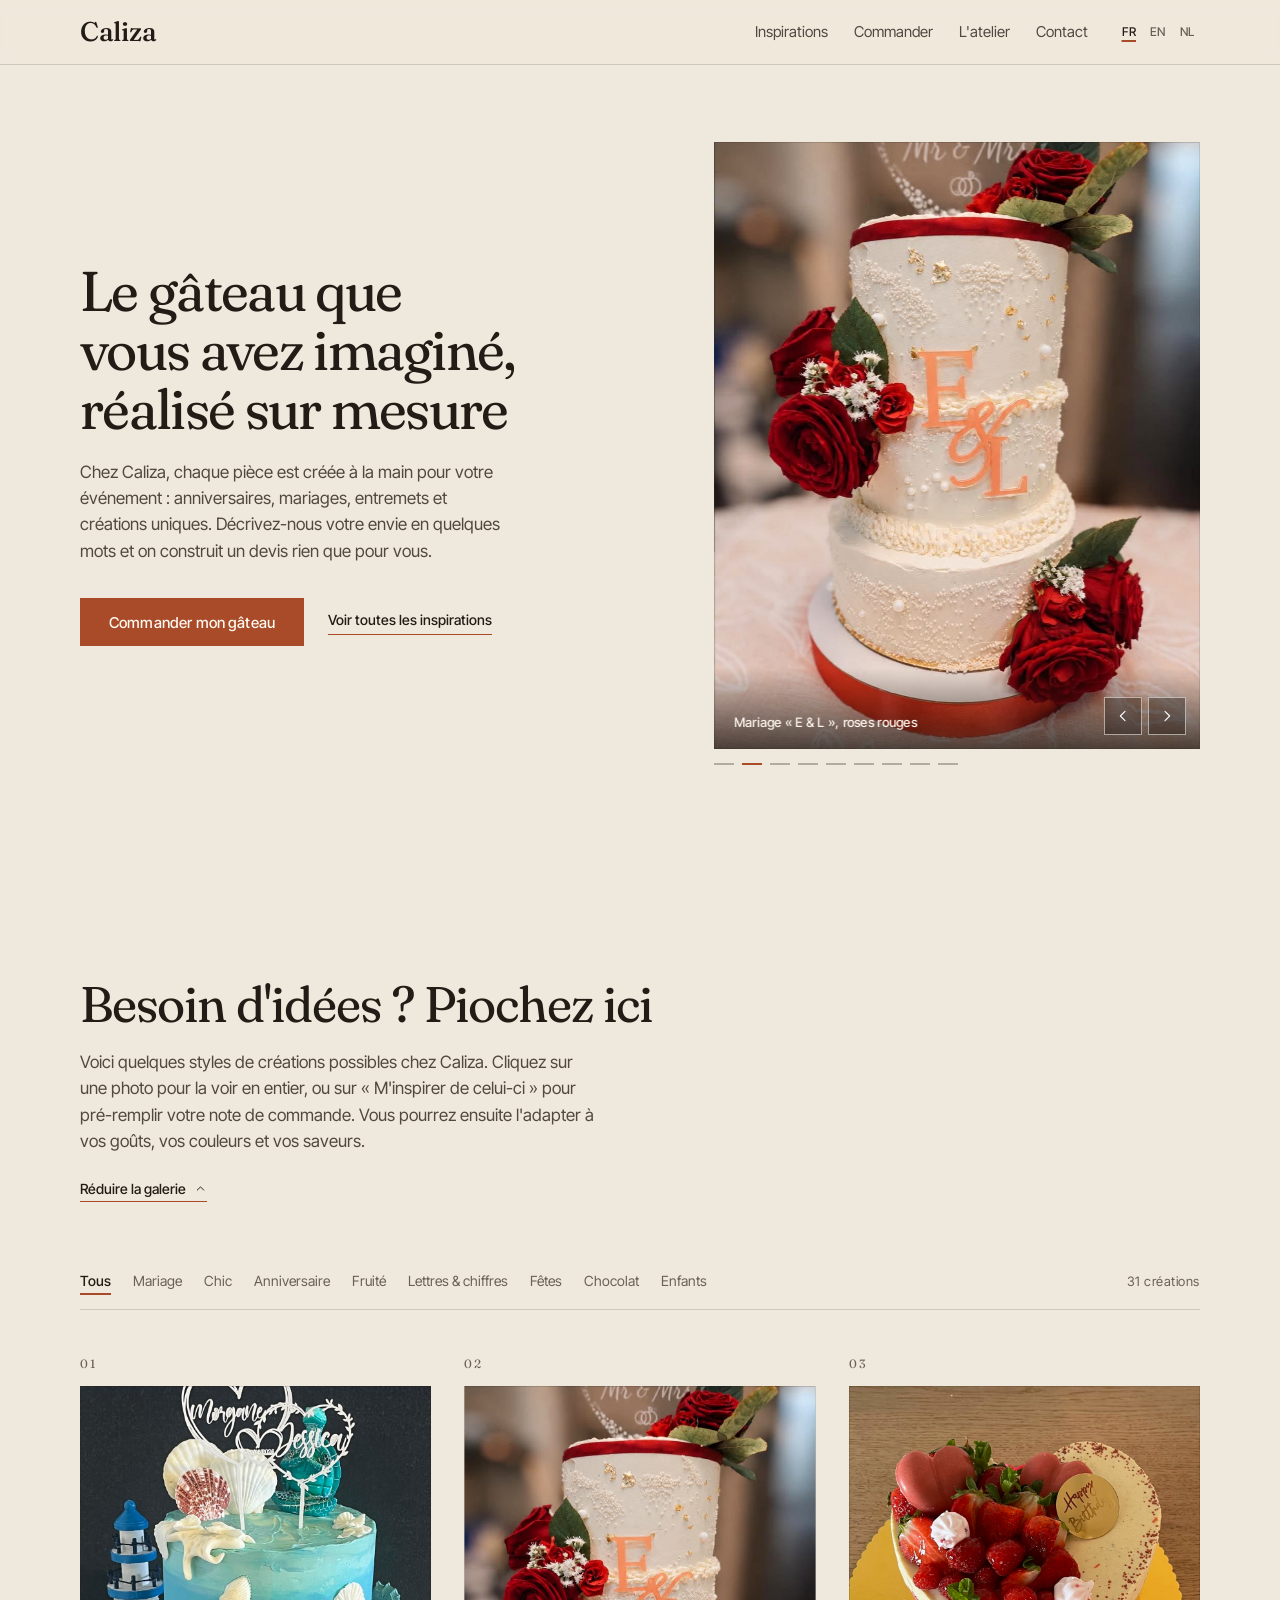
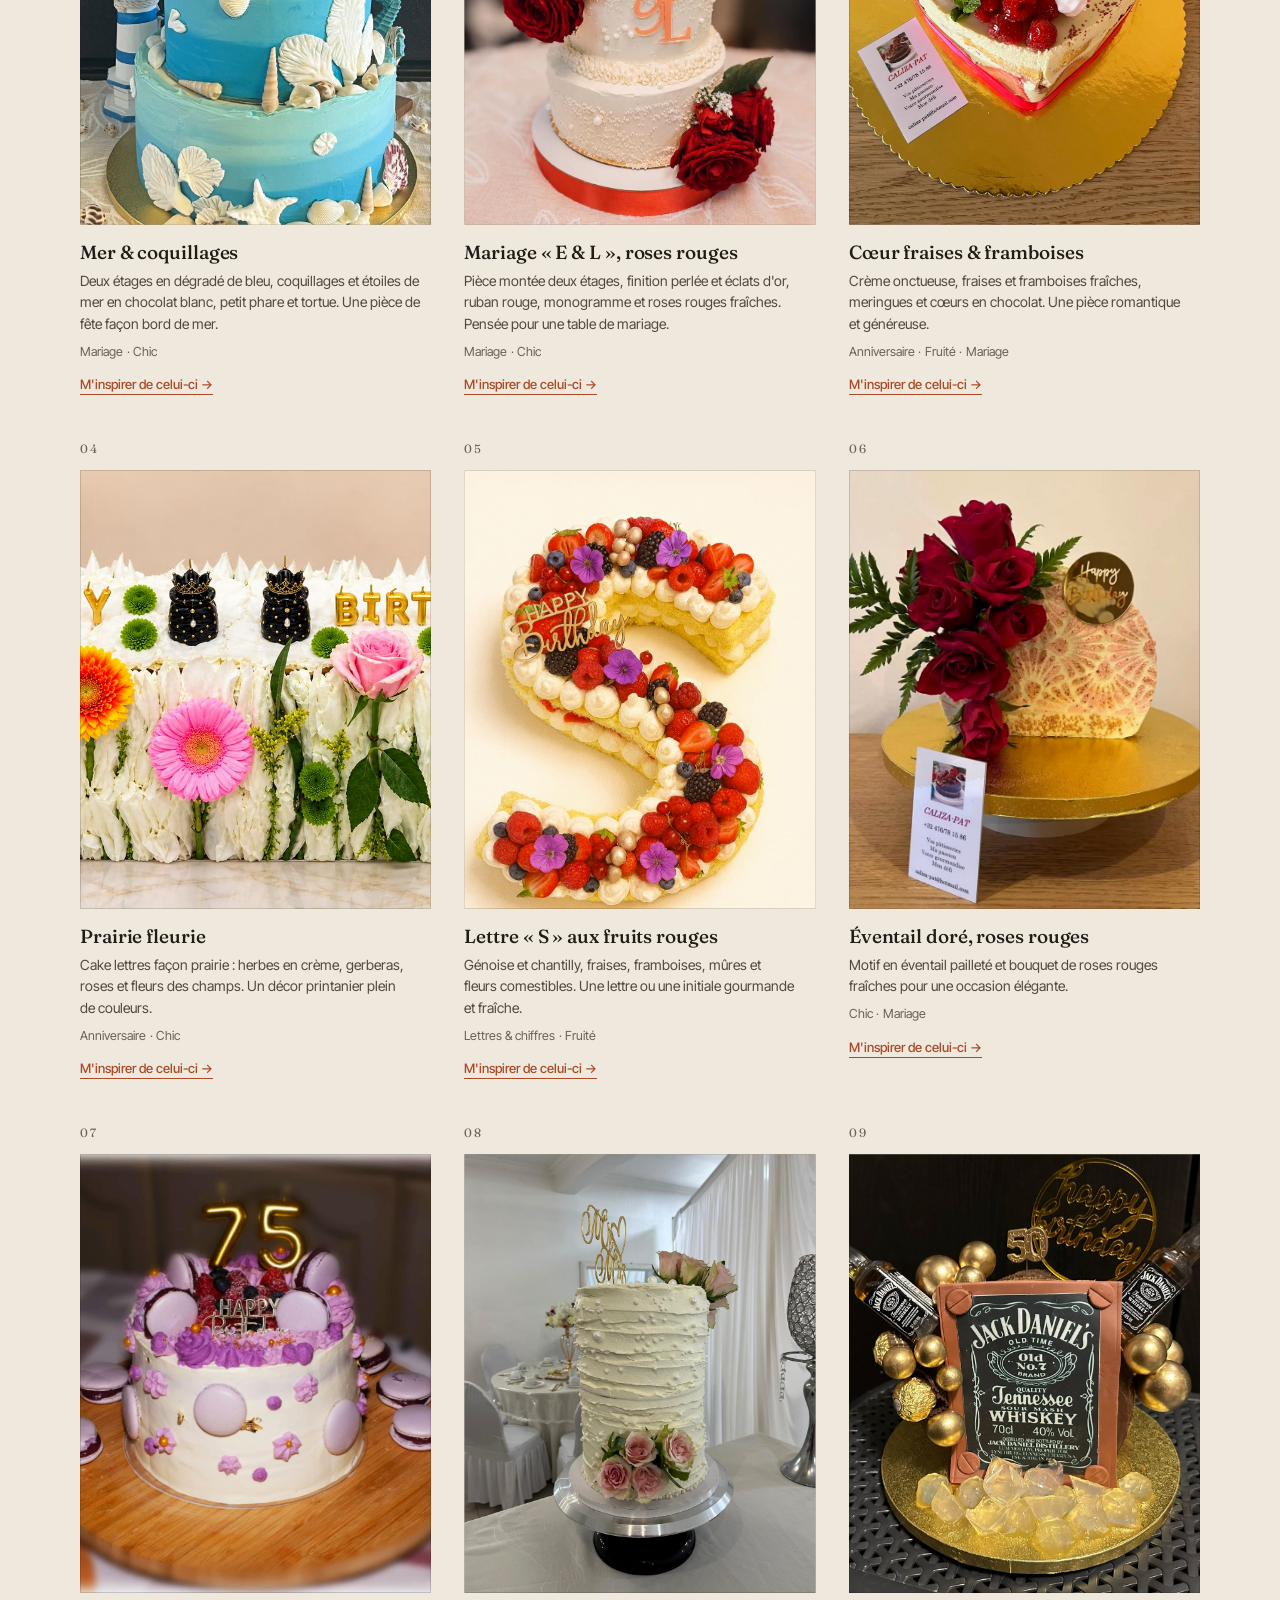
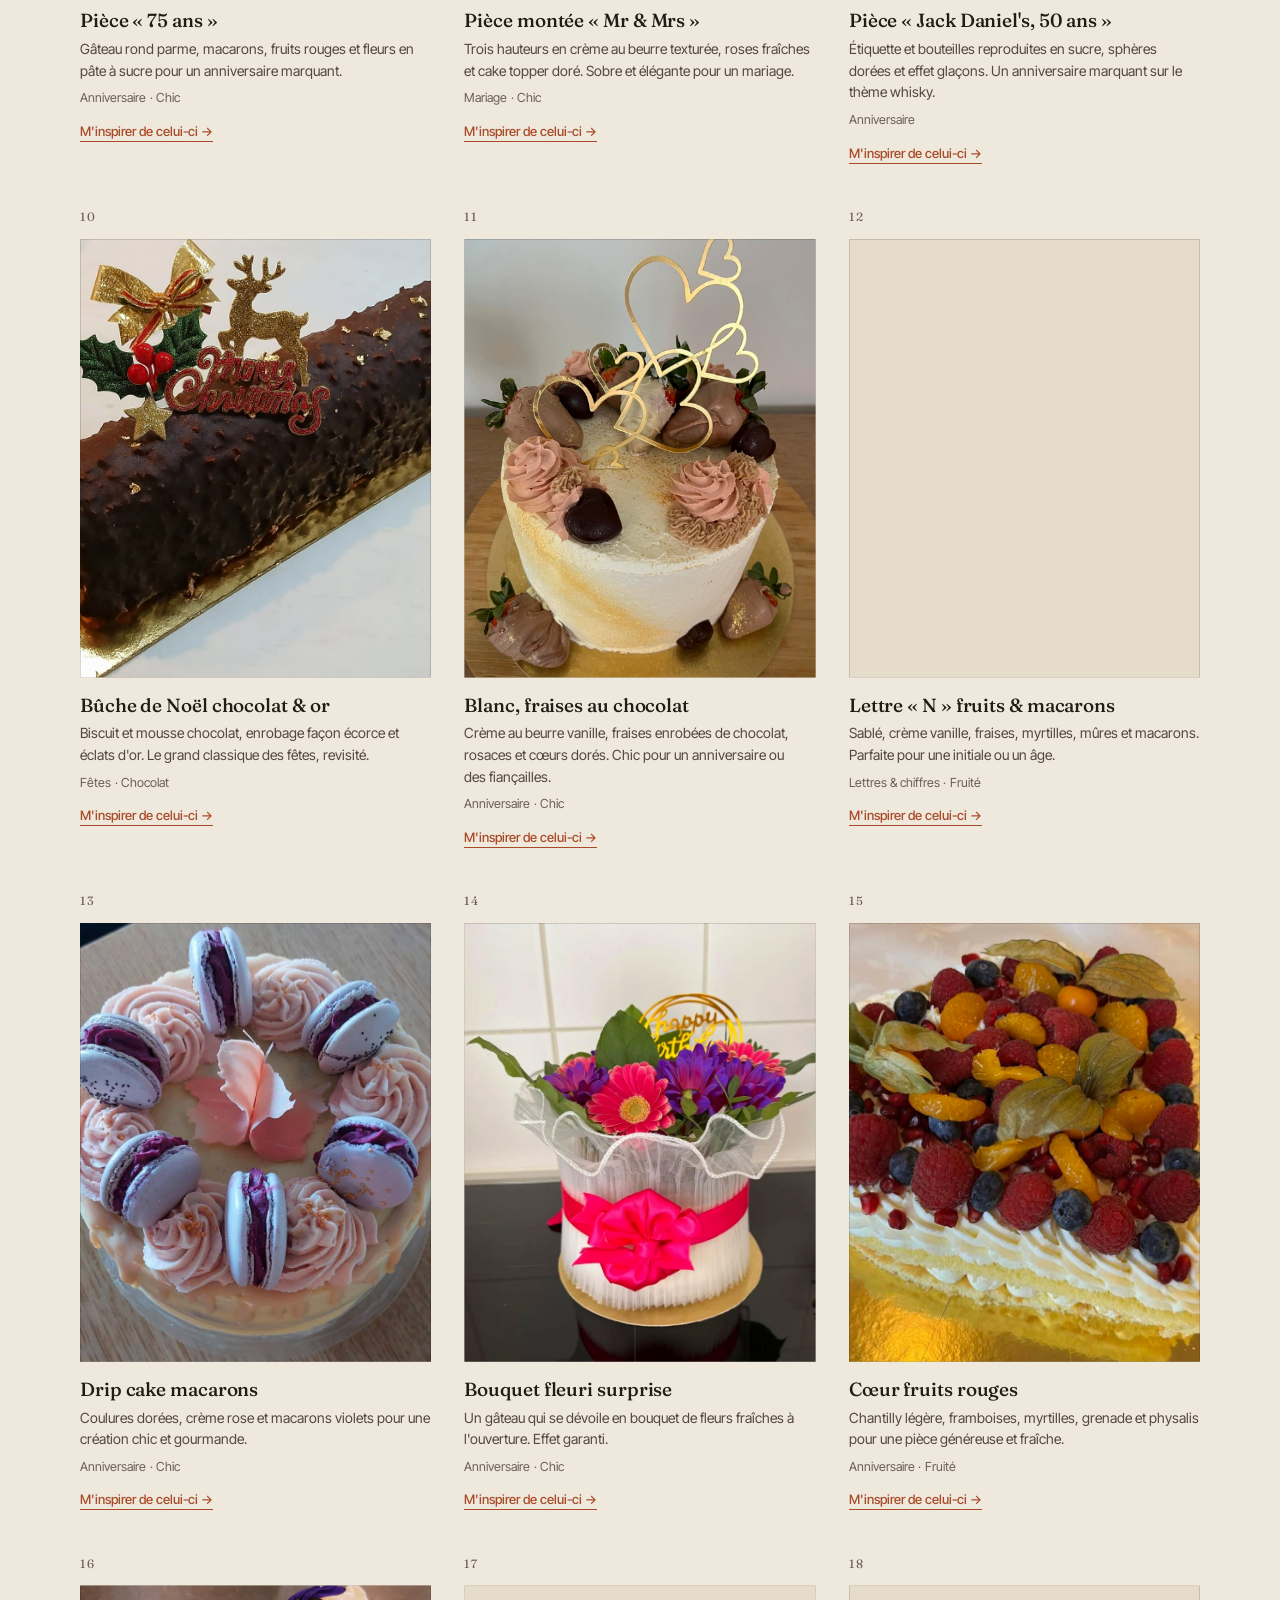
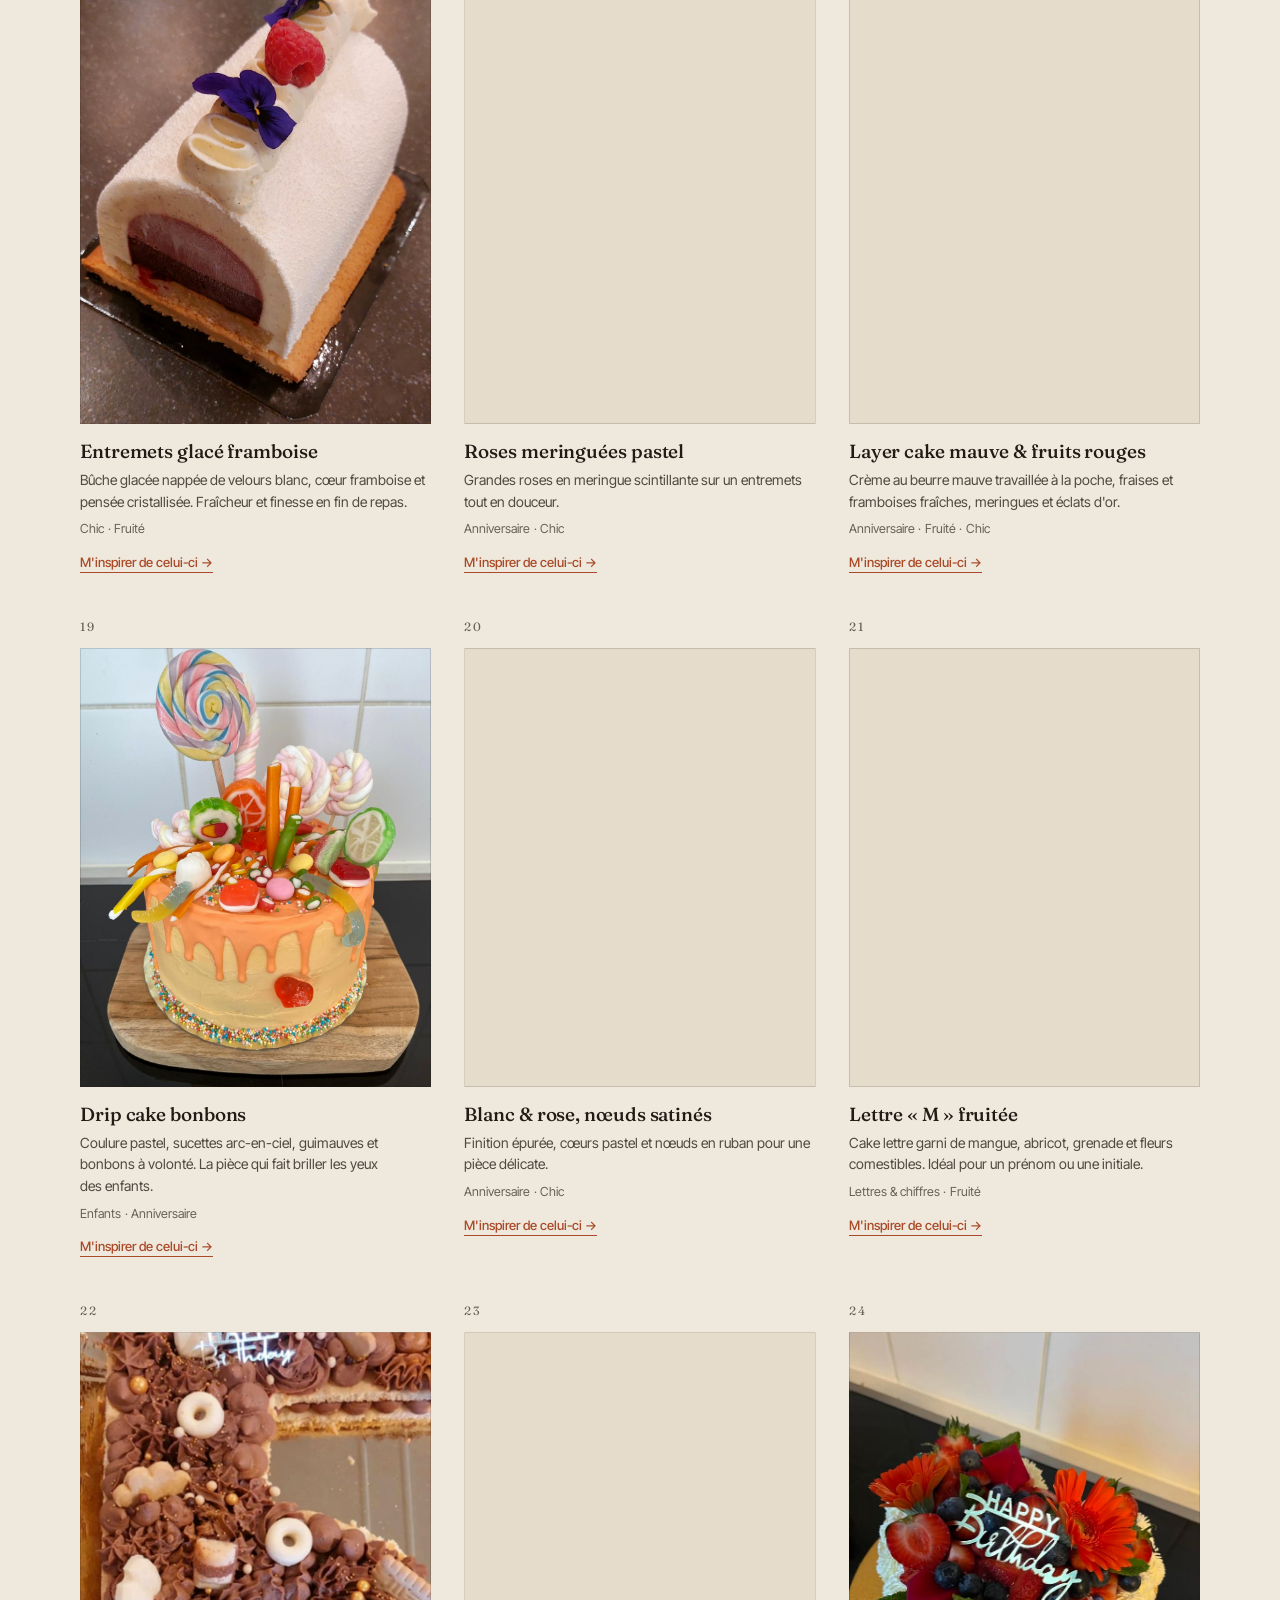
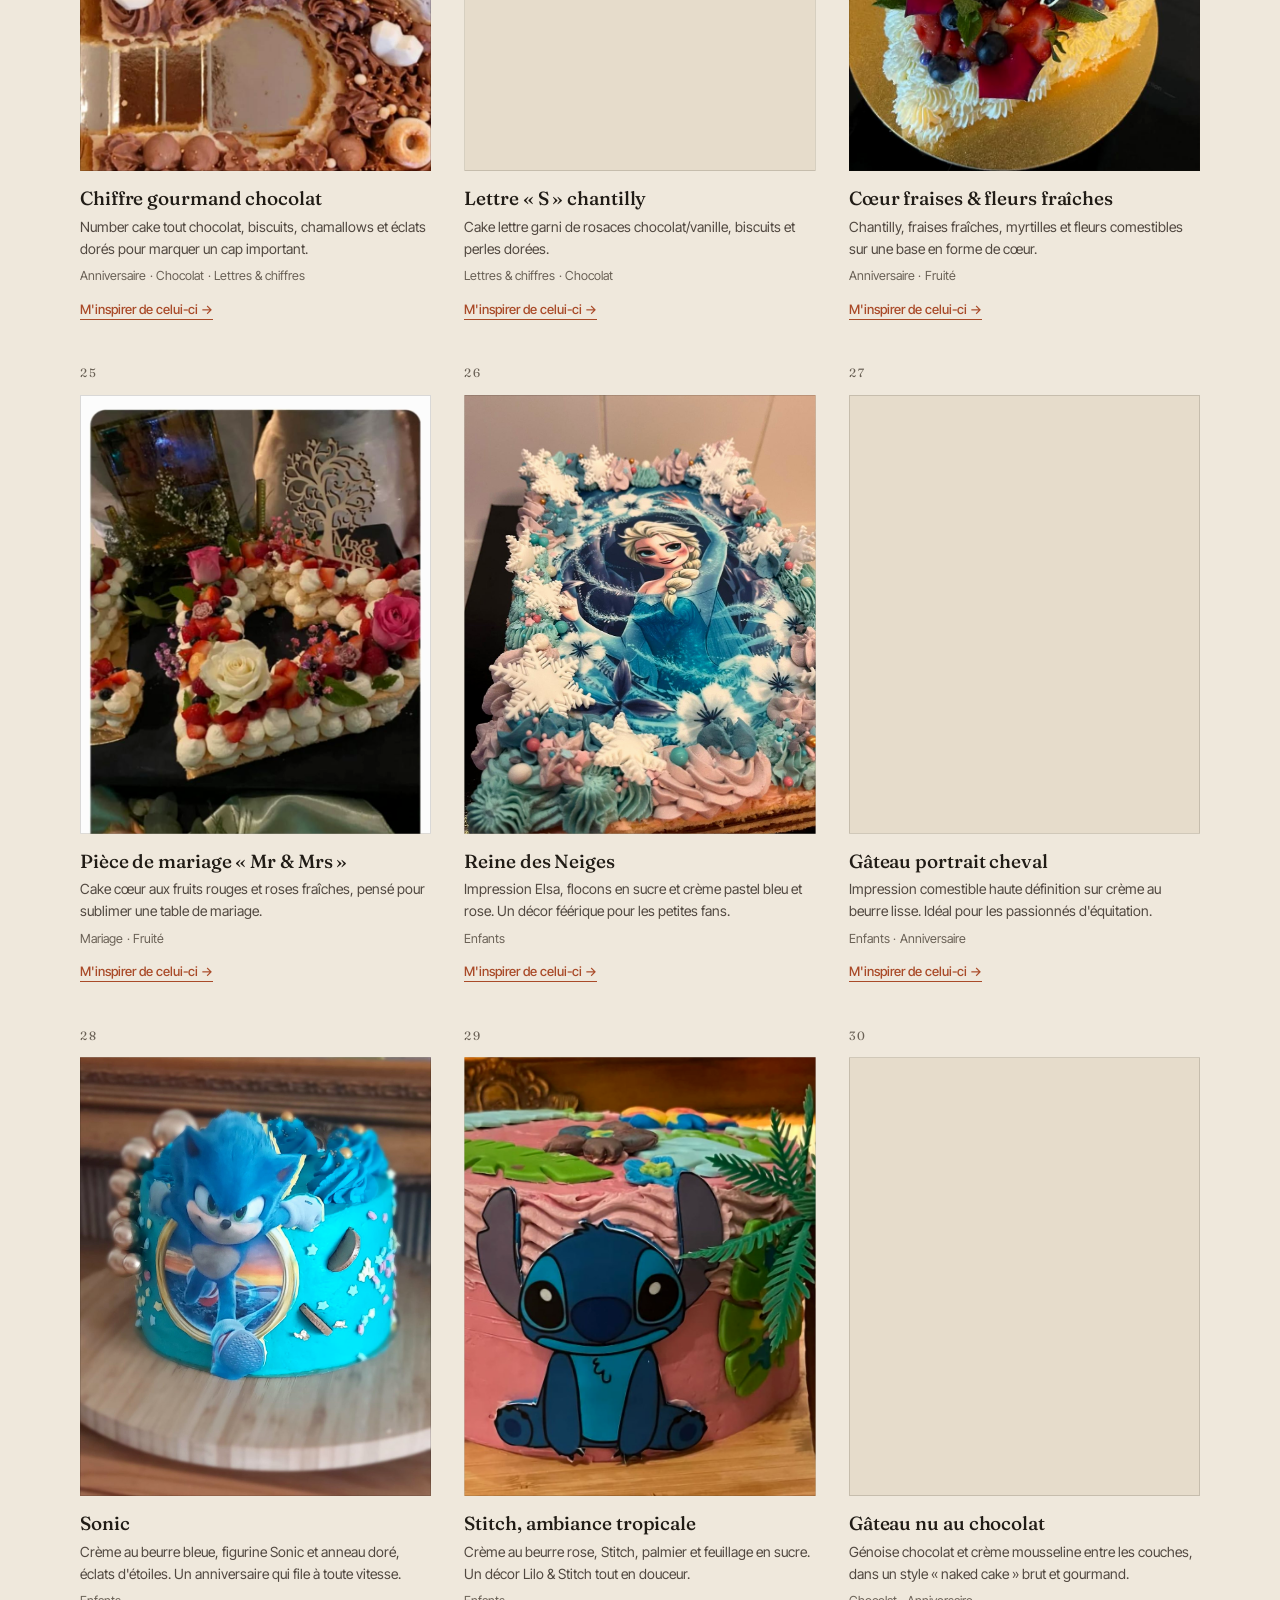
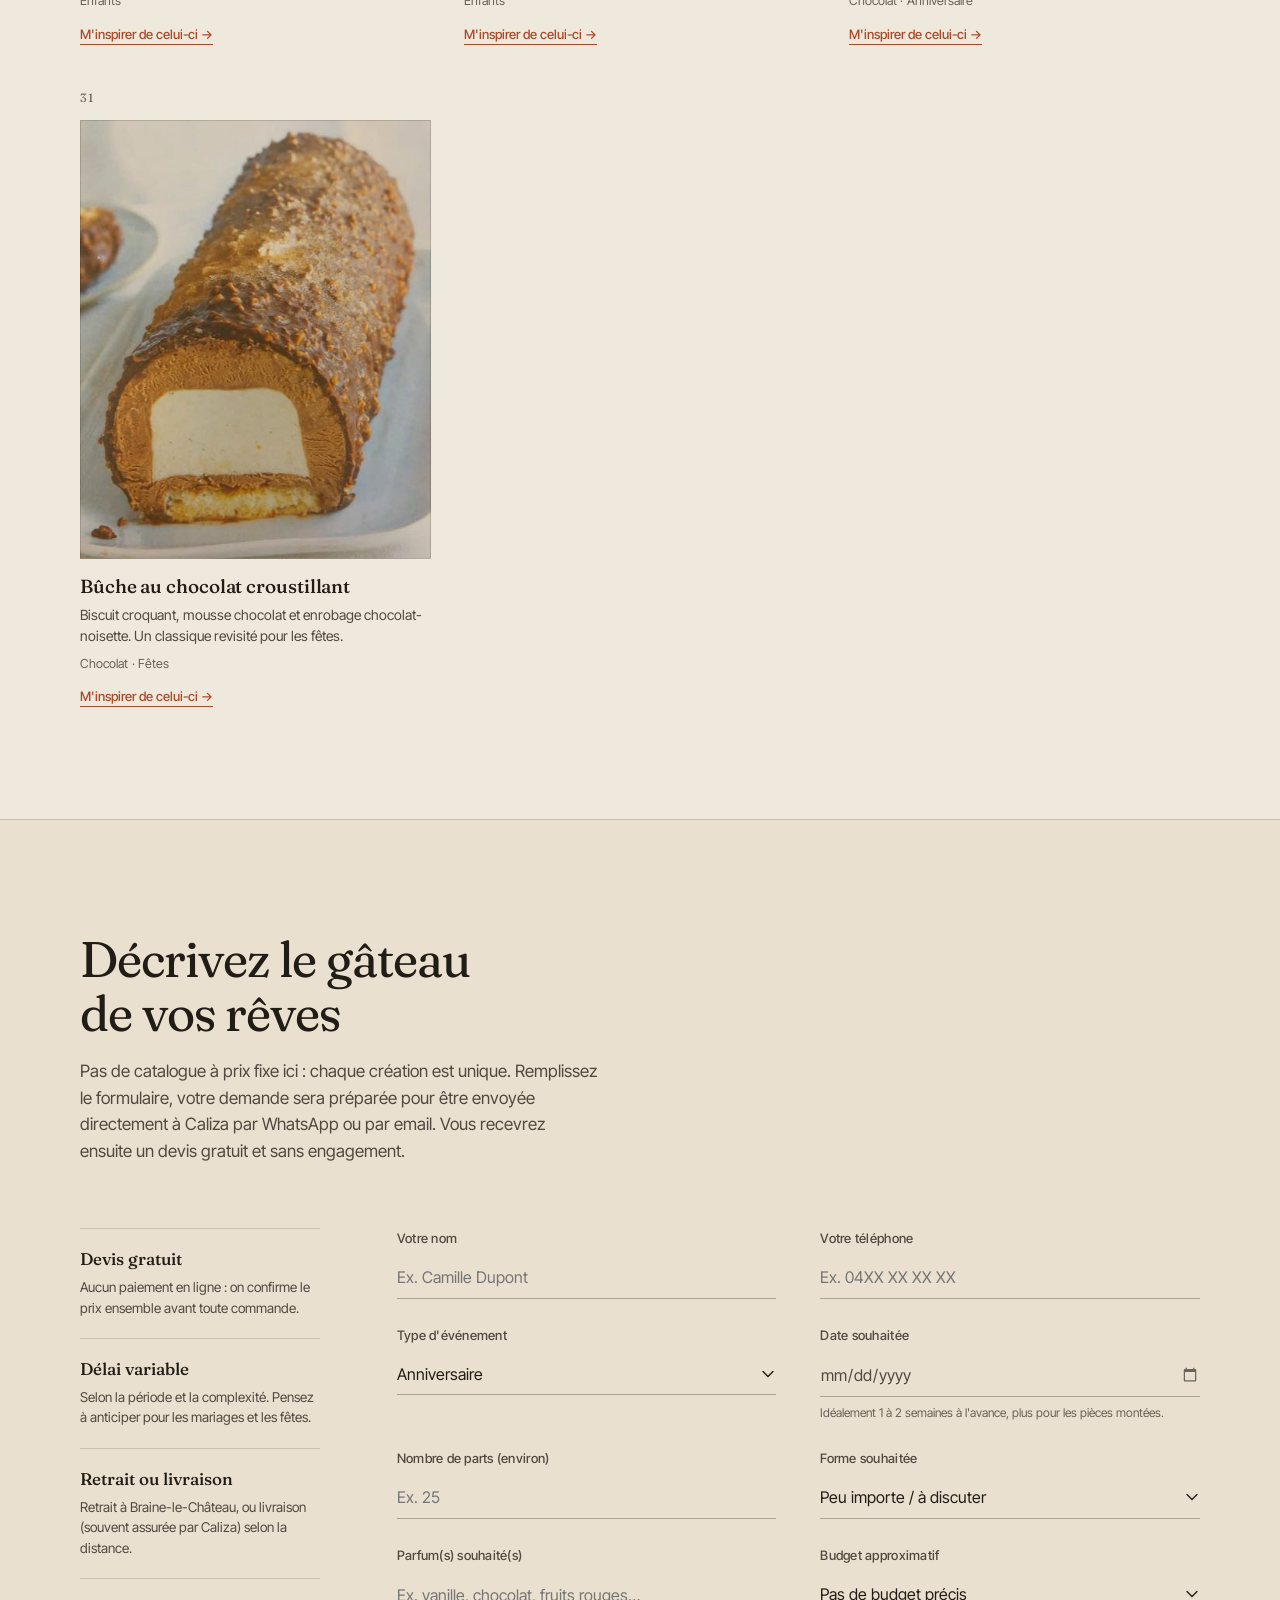
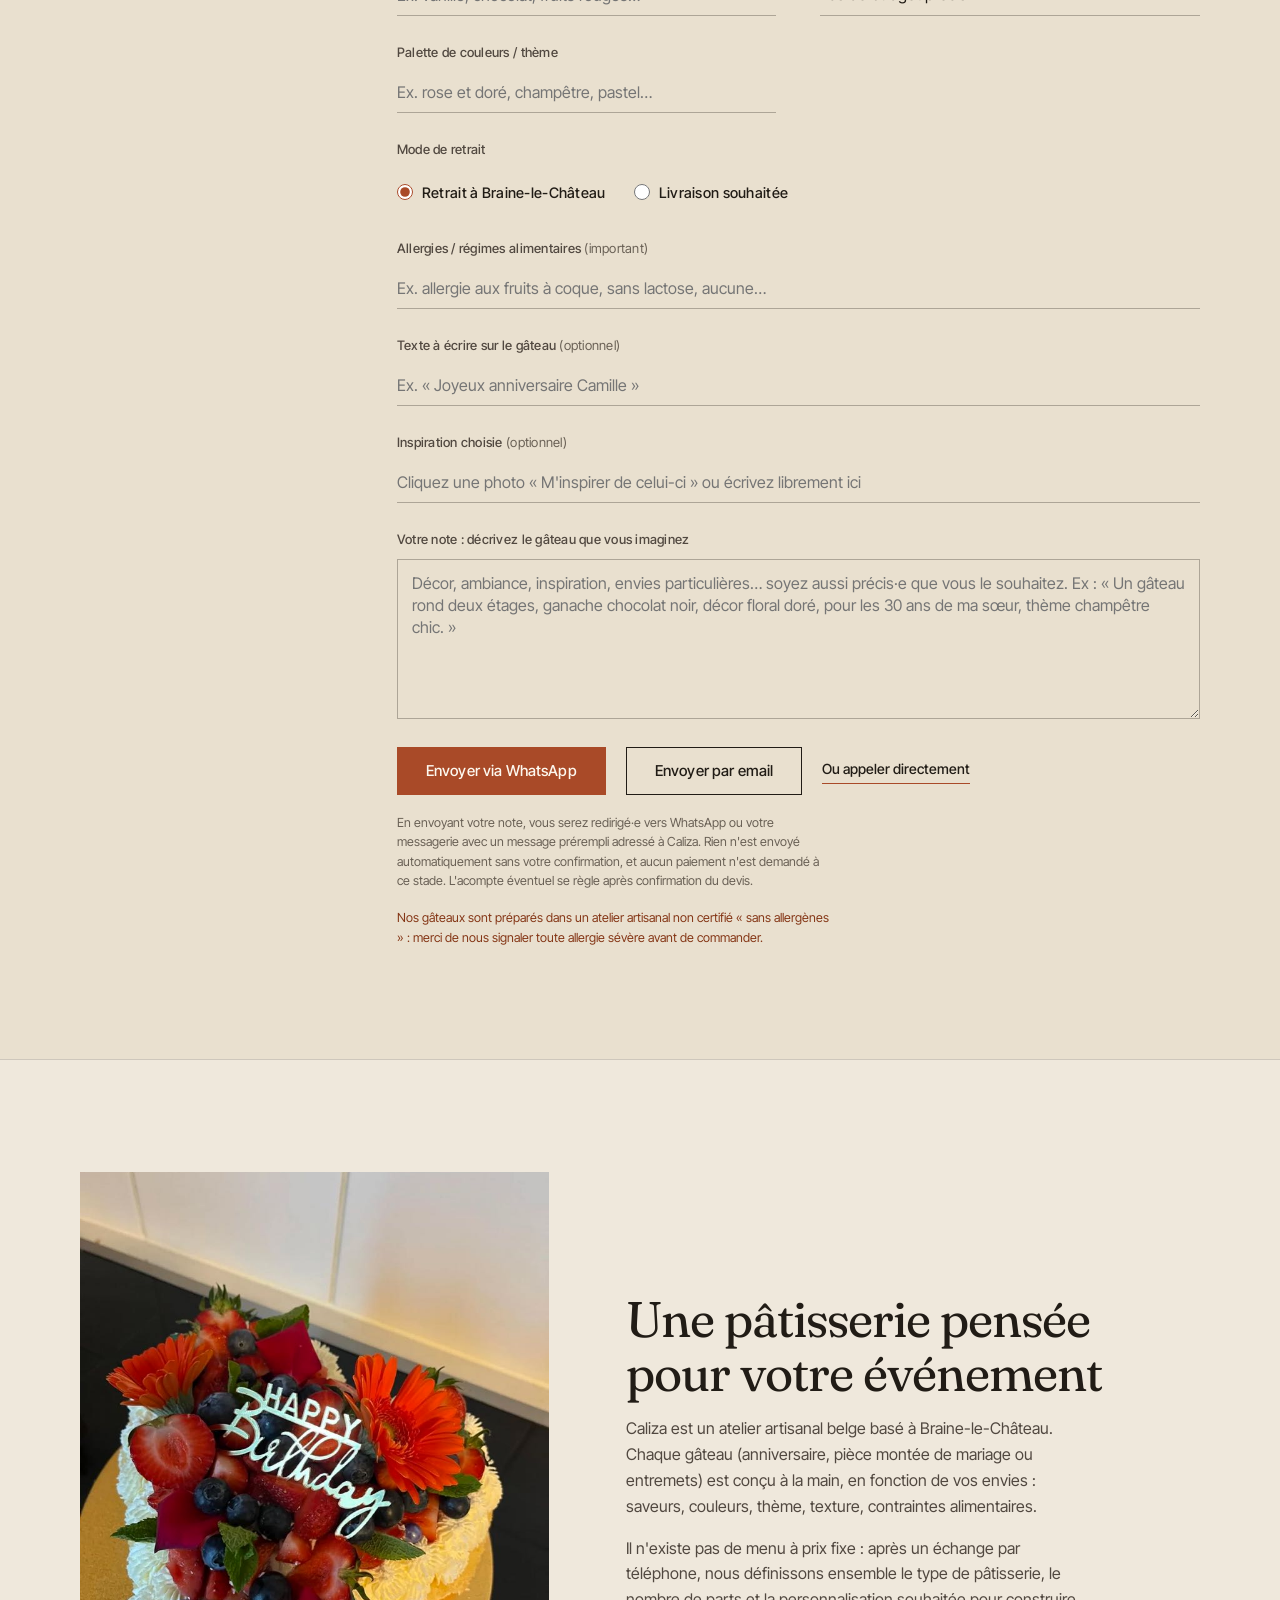
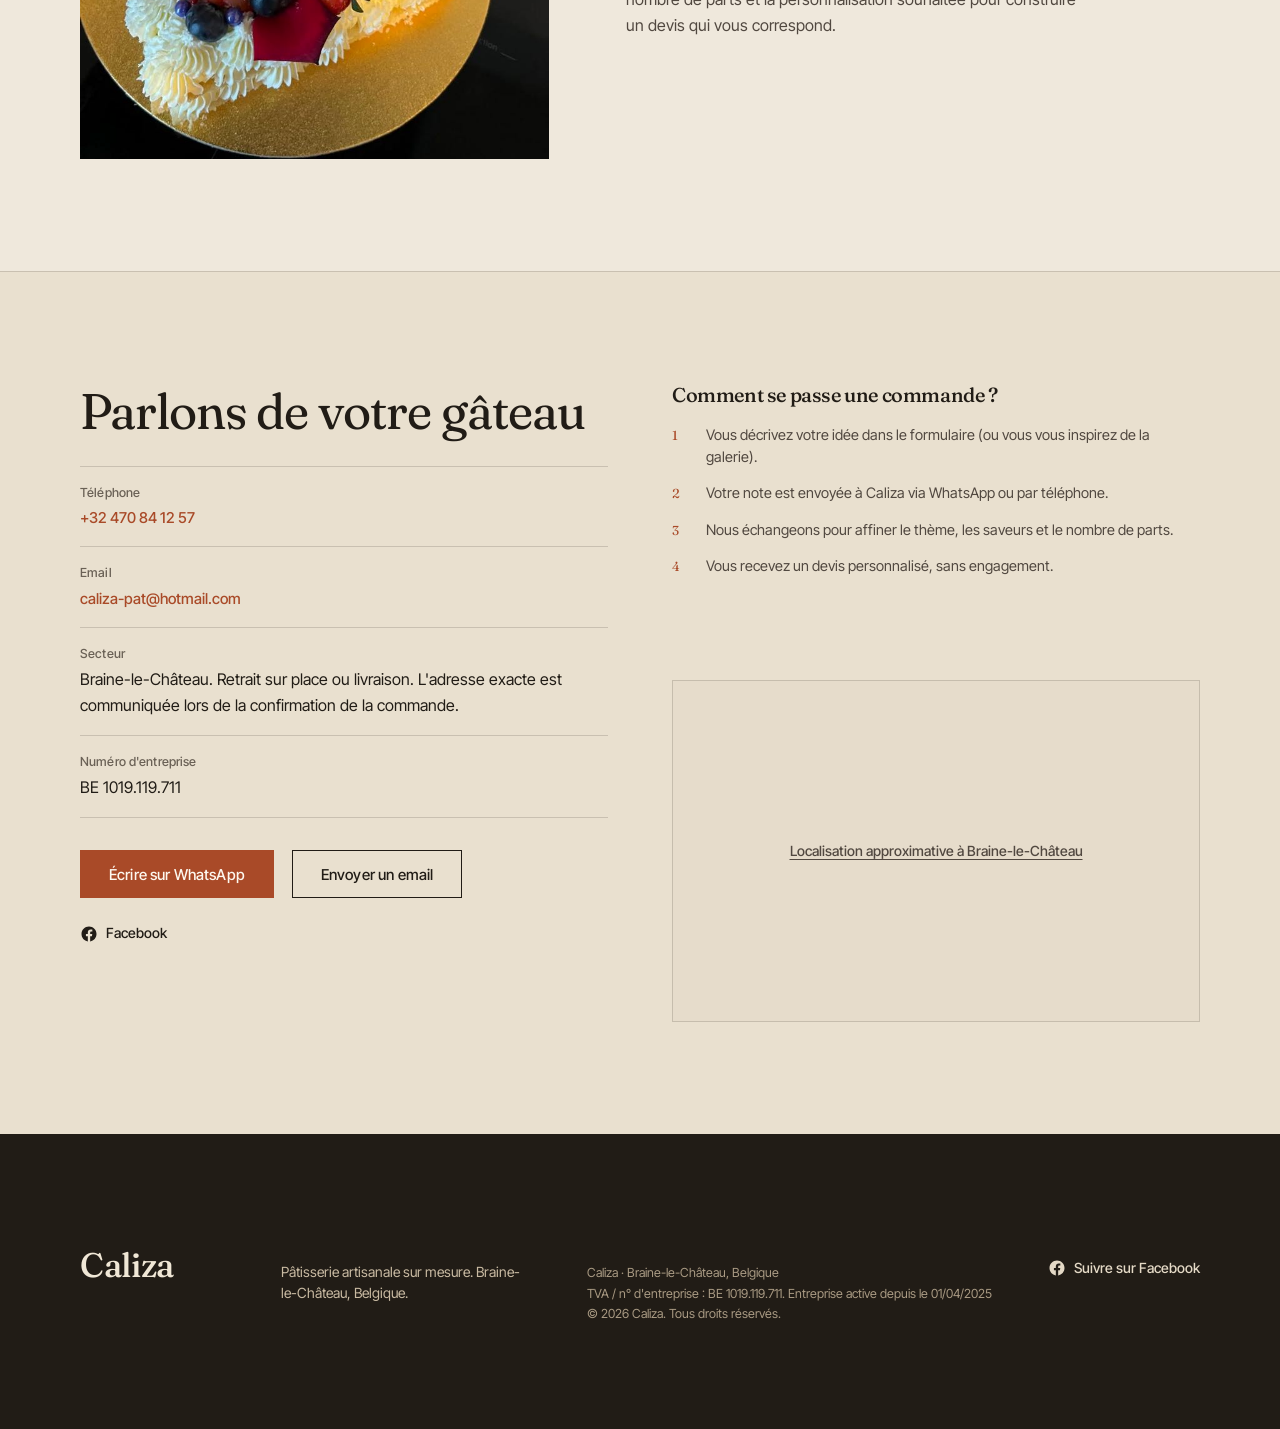
==== commit d28a3b4a: "Galerie repliable + correctifs de la revue de finition Galerie repliable (index.html + atelier.html)" ====
--- a/atelier.html
+++ b/atelier.html
@@ -116,14 +116,20 @@
           la voir en entier, ou sur « M'inspirer de celui-ci » pour pré-remplir votre note de
           commande. Vous pourrez ensuite l'adapter à vos goûts, vos couleurs et vos saveurs.
         </p>
-      </div>
-
-      <div class="index-bar">
-        <div class="gallery-filters" id="galleryFilters" role="group" data-i18n-aria="a11y.filterGroup" aria-label="Filtrer les inspirations"></div>
-        <p class="gallery-count" id="galleryCount" aria-live="polite"></p>
-      </div>
-
-      <div class="gallery" id="gallery"><!-- injected --></div>
+        <button type="button" class="gallery-toggle" data-gallery-toggle aria-expanded="true" aria-controls="galleryPanel">
+          <span class="gallery-toggle-label">Réduire la galerie</span>
+          <svg viewBox="0 0 24 24" aria-hidden="true"><path d="M6 9l6 6 6-6" fill="none" stroke="currentColor" stroke-width="1.8" stroke-linecap="round" stroke-linejoin="round"/></svg>
+        </button>
+      </div>
+
+      <div id="galleryPanel">
+        <div class="index-bar">
+          <div class="gallery-filters" id="galleryFilters" role="group" data-i18n-aria="a11y.filterGroup" aria-label="Filtrer les inspirations"></div>
+          <p class="gallery-count" id="galleryCount" aria-live="polite"></p>
+        </div>
+
+        <div class="gallery" id="gallery"><!-- injected --></div>
+      </div>
     </div>
   </section>
 
@@ -334,6 +340,7 @@
         </ol>
       </div>
       <div class="map-embed">
+        <a class="map-fallback" href="https://www.google.com/maps?q=Braine-le-Ch%C3%A2teau,+Belgique" target="_blank" rel="noopener" data-i18n="a11y.mapTitle">Localisation approximative à Braine-le-Château</a>
         <iframe
           src="https://www.google.com/maps?q=Braine-le-Ch%C3%A2teau,%20Belgique&z=13&output=embed"
           title="Localisation approximative à Braine-le-Château"
--- a/atelier.css
+++ b/atelier.css
@@ -160,6 +160,10 @@
   background-image:var(--slide-bg);background-size:cover;background-position:center;
   filter:blur(34px) brightness(.86) saturate(1.06);transform:scale(1.25);
 }
+.carousel-slide::after{
+  content:"";position:absolute;inset:0;z-index:3;pointer-events:none;
+  box-shadow:inset 0 0 0 1px var(--rule);
+}
 .carousel-slide img{
   position:relative;z-index:1;width:100%;height:100%;object-fit:cover;display:block;
   filter:saturate(1.05) contrast(1.02);
@@ -199,6 +203,19 @@
   margin-top:18px;max-width:52ch;font-size:17px;line-height:1.55;color:var(--ink-70);
 }
 
+/* Repli de la galerie */
+.gallery-toggle{
+  display:inline-flex;align-items:center;gap:8px;margin-top:22px;
+  background:none;border:none;padding:4px 0;
+  font-family:inherit;font-size:14px;font-weight:500;color:var(--ink);
+  border-bottom:1px solid var(--sienna);cursor:pointer;
+  -webkit-appearance:none;appearance:none;transition:color .15s ease;
+}
+.gallery-toggle:hover{color:var(--sienna)}
+.gallery-toggle svg{width:13px;height:13px;transition:transform .25s var(--ease)}
+.gallery-toggle[aria-expanded="true"] svg{transform:rotate(180deg)}
+#galleryPanel[hidden]{display:none}
+
 /* ---------- Galerie : index numéroté ---------- */
 .index-bar{
   display:flex;justify-content:space-between;align-items:baseline;gap:16px 24px;
@@ -296,7 +313,7 @@
 }
 .optional{font-weight:400;color:var(--ink-45)}
 .field-hint{font-size:12px;line-height:1.4;color:var(--ink-45)}
-input,select,textarea{
+input:not([type=radio]):not([type=checkbox]),select,textarea{
   font-family:inherit;font-size:16px;line-height:1.4;color:var(--ink);
   background:transparent;border:none;border-bottom:1px solid var(--rule-strong);
   border-radius:0;padding:9px 0;width:100%;max-width:100%;
@@ -305,6 +322,9 @@
 input:not([type=radio]):not([type=checkbox]):focus,select:focus,textarea:focus{
   outline:none;border-bottom-color:var(--sienna);box-shadow:0 1px 0 0 var(--sienna);
 }
+input[type=date]{color:var(--ink-70)}
+input[type=date]::-webkit-datetime-edit{color:var(--ink-70)}
+input[type=date]::-webkit-calendar-picker-indicator{opacity:.55;cursor:pointer}
 select{
   background-image:url("data:image/svg+xml,%3Csvg xmlns='http://www.w3.org/2000/svg' width='12' height='8' viewBox='0 0 12 8'%3E%3Cpath fill='none' stroke='%23211c16' stroke-width='1.4' stroke-linecap='round' d='M1 1.5l5 5 5-5'/%3E%3C/svg%3E");
   background-repeat:no-repeat;background-position:right 2px center;padding-right:24px;
@@ -360,16 +380,40 @@
   font-family:'Fraunces',Georgia,serif;font-size:13px;color:var(--sienna);font-variant-numeric:tabular-nums;
 }
 .map-embed{
-  grid-column:1/-1;margin-top:clamp(32px,5vw,56px);
-  border:1px solid var(--rule);overflow:hidden;
-}
-.map-embed iframe{width:100%;height:340px;border:0;display:block;filter:grayscale(.18) contrast(.97)}
+  grid-column:1/-1;margin-top:clamp(32px,5vw,56px);position:relative;
+  border:1px solid var(--rule);overflow:hidden;background:var(--paper-2);min-height:200px;
+}
+.map-embed iframe{position:relative;z-index:1;width:100%;height:340px;border:0;display:block;filter:grayscale(.18) contrast(.97)}
+.map-fallback{
+  position:absolute;inset:0;z-index:0;display:flex;align-items:center;justify-content:center;
+  text-align:center;padding:20px;font-size:14px;font-weight:500;color:var(--ink-70);
+  text-decoration:underline;text-underline-offset:3px;
+}
 .social-link{
   display:inline-flex;align-items:center;gap:8px;
   font-size:14px;font-weight:500;color:var(--ink);transition:color .15s ease;
 }
 .social-link svg{width:18px;height:18px;fill:currentColor}
 .social-link:hover{color:var(--sienna)}
+
+/* Densité sur grand écran : les blocs "travail" occupent toute la largeur */
+@media (min-width:900px){
+  #commander>.shell{
+    display:grid;grid-template-columns:minmax(0,240px) minmax(0,1fr);
+    column-gap:clamp(48px,6vw,88px);align-items:start;
+  }
+  #commander .movement-head{grid-column:1/-1}
+  #commander .order-info{
+    grid-template-columns:1fr;border:0;margin:0;
+    border-top:1px solid var(--rule);position:sticky;top:96px;
+  }
+  #commander .order-info-item{
+    border-right:0;border-bottom:1px solid var(--rule);padding:20px 0;
+  }
+  #commander .order-form{max-width:none}
+  #contact .map-embed{grid-column:2;grid-row:2;margin-top:clamp(28px,3vw,40px);align-self:start}
+  #contact .contact-main{grid-row:1 / span 2;align-self:start}
+}
 
 /* ---------- Colophon (pied de page sombre) ---------- */
 .colophon{background:var(--ink);color:#e4d9c6;padding:clamp(64px,9vw,104px) 0}
